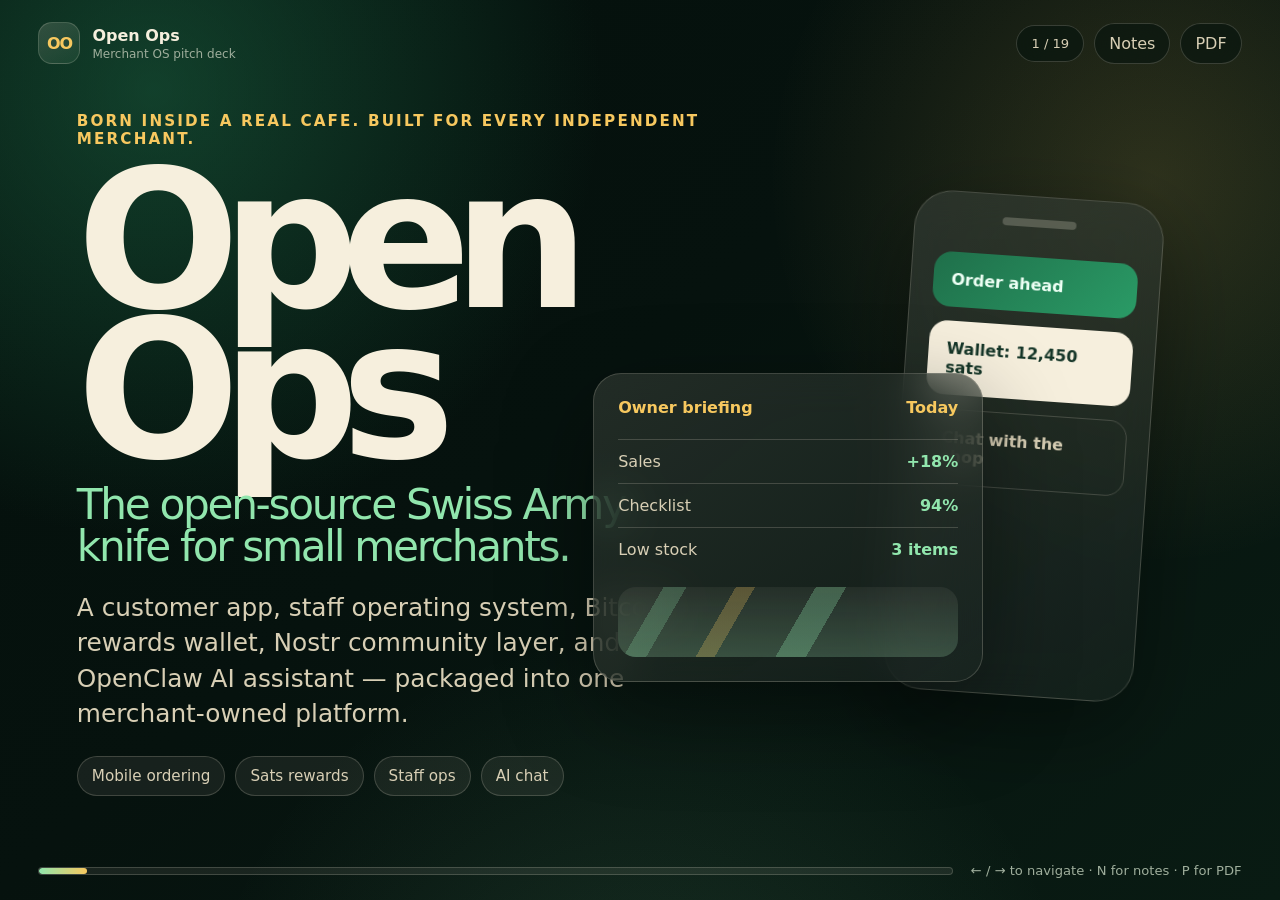
==== site/index.html @ 90956aa3 "Add merchant onboarding launch requirements" ====
<!doctype html>
<html lang="en">
  <head>
    <meta charset="utf-8" />
    <meta name="viewport" content="width=device-width, initial-scale=1" />
    <meta
      name="description"
      content="Open Ops pitch deck: an open-source merchant operating system born from the Trails Coffee ecosystem."
    />
    <title>Open Ops — The Open-Source Merchant OS</title>
    <link rel="stylesheet" href="styles.css" />
  </head>
  <body>
    <div class="ambient ambient-one"></div>
    <div class="ambient ambient-two"></div>

    <header class="topbar" aria-label="Presentation controls">
      <a class="brand" href="#1" aria-label="Open Ops pitch deck home">
        <span class="brand-mark">OO</span>
        <span>
          <strong>Open Ops</strong>
          <small>Merchant OS pitch deck</small>
        </span>
      </a>
      <div class="topbar-actions">
        <span id="slide-count" class="slide-count">1 / 18</span>
        <button id="notes-toggle" class="ghost-button" type="button" aria-pressed="false">
          Notes
        </button>
        <button id="print-button" class="ghost-button" type="button">PDF</button>
      </div>
    </header>

    <main id="deck" class="deck" aria-live="polite">
      <section class="slide title-slide" data-title="Title">
        <div class="slide-grid hero-grid">
          <div>
            <p class="eyebrow">Born inside a real cafe. Built for every independent merchant.</p>
            <h1>Open Ops</h1>
            <p class="hero-subtitle">The open-source Swiss Army knife for small merchants.</p>
            <p class="lead">
              A customer app, staff operating system, Bitcoin rewards wallet, Nostr community layer,
              and OpenClaw AI assistant — packaged into one merchant-owned platform.
            </p>
            <div class="hero-actions" aria-label="Pitch deck themes">
              <span>Mobile ordering</span>
              <span>Sats rewards</span>
              <span>Staff ops</span>
              <span>AI chat</span>
            </div>
          </div>
          <div class="device-cluster" aria-label="Product mockup">
            <div class="phone phone-left">
              <div class="phone-header"></div>
              <div class="app-card green">Order ahead</div>
              <div class="app-card cream">Wallet: 12,450 sats</div>
              <div class="app-card outline">Chat with the shop</div>
            </div>
            <div class="dashboard-card">
              <div class="dashboard-topline">
                <span>Owner briefing</span>
                <strong>Today</strong>
              </div>
              <div class="metric-row"><span>Sales</span><b>+18%</b></div>
              <div class="metric-row"><span>Checklist</span><b>94%</b></div>
              <div class="metric-row"><span>Low stock</span><b>3 items</b></div>
              <div class="sparkline"></div>
            </div>
          </div>
        </div>
        <aside class="speaker-notes">
          Open with the transformation: Trails Coffee is not just a cafe app; it is the reference implementation for a broader merchant operating system.
        </aside>
      </section>

      <section class="slide" data-title="Problem">
        <p class="eyebrow">The merchant reality</p>
        <h2>Small merchants are running modern businesses on a pile of disconnected tools.</h2>
        <div class="split">
          <div>
            <p class="lead">
              Independent operators need the same digital leverage as big chains, but their tools rarely talk to each other.
            </p>
            <ul class="pain-list">
              <li>POS data lives in one dashboard.</li>
              <li>Ordering and loyalty live somewhere else.</li>
              <li>Staff checklists are paper, spreadsheets, or Notion pages.</li>
              <li>Inventory, waste, and discrepancies are reported manually.</li>
              <li>Customer communication is scattered across social, SMS, DMs, and email.</li>
              <li>AI tools exist, but they do not understand the actual business.</li>
            </ul>
          </div>
          <div class="messy-stack" aria-label="Disconnected software stack">
            <span>POS</span><span>Ordering</span><span>Loyalty</span><span>Inventory</span>
            <span>Staff checklists</span><span>Procedures</span><span>Reports</span><span>Chat</span>
            <span>Social</span><span>Payments</span><span>Training</span><span>AI</span>
          </div>
        </div>
        <aside class="speaker-notes">
          The pain is not lack of software. It is too much isolated software, which creates owner fatigue and operational blind spots.
        </aside>
      </section>

      <section class="slide" data-title="Opportunity">
        <p class="eyebrow">The opening</p>
        <h2>The next merchant platform will be integrated, open, and AI-native.</h2>
        <div class="three-column">
          <article class="card">
            <span class="icon">🧭</span>
            <h3>One operating layer</h3>
            <p>Connect customer ordering, rewards, staff execution, inventory, reporting, and owner updates.</p>
          </article>
          <article class="card">
            <span class="icon">🔓</span>
            <h3>Merchant-owned rails</h3>
            <p>Open-source code, portable identity, open protocols, and less dependence on closed marketplaces.</p>
          </article>
          <article class="card">
            <span class="icon">☕️</span>
            <h3>Built from real operations</h3>
            <p>Trails Coffee gives the platform a live testbed with daily customer, staff, and owner workflows.</p>
          </article>
        </div>
        <p class="statement">
          Big chains have integrated infrastructure. Open Ops brings that leverage to independent merchants.
        </p>
        <aside class="speaker-notes">
          Position this as a category: not another app, not another POS, but a merchant-owned operating system.
        </aside>
      </section>

      <section class="slide" data-title="Solution">
        <p class="eyebrow">The product</p>
        <h2>Open Ops turns the Trails Coffee ecosystem into a reusable merchant OS.</h2>
        <div class="layered-system" aria-label="Open Ops product layers">
          <div class="layer layer-customer">
            <strong>Customer layer</strong>
            <span>iOS • Android • PWA • ordering • wallet • rewards • chat • community</span>
          </div>
          <div class="layer layer-ops">
            <strong>Operations layer</strong>
            <span>staff checklists • procedures • inventory • discrepancies • prep • waste • reports</span>
          </div>
          <div class="layer layer-intel">
            <strong>Intelligence layer</strong>
            <span>OpenClaw chat • owner briefings • alerts • workflow automation • business memory</span>
          </div>
          <div class="layer layer-open">
            <strong>Open rails</strong>
            <span>Bitcoin • BTCPay Server • Nostr • Square integration • GitHub/open-source workflows</span>
          </div>
        </div>
        <aside class="speaker-notes">
          The key is modularity. A merchant can start with ordering, staff ops, rewards, or the full platform.
        </aside>
      </section>

      <section class="slide" data-title="Proof">
        <p class="eyebrow">Live proof point</p>
        <h2>Trails Coffee is already the reference implementation.</h2>
        <div class="proof-grid">
          <article>
            <h3>Native apps</h3>
            <p>iOS and Android customer apps with ordering, social, wallet, and chat surfaces.</p>
          </article>
          <article>
            <h3>Progressive Web App</h3>
            <p>Live PWA for browser-based ordering, wallet, rewards, chat, and Nostr identity.</p>
          </article>
          <article>
            <h3>Staff ops site</h3>
            <p>Checklist, procedures, prep, inventory, waste, and discrepancy reporting for daily operations.</p>
          </article>
          <article>
            <h3>BTCPay rewards stack</h3>
            <p>Self-hosted Bitcoin rewards infrastructure for sats-based loyalty and payment flows.</p>
          </article>
          <article>
            <h3>Square data bridge</h3>
            <p>Catalog, orders, forecasting, and KDS-compatible operational flows.</p>
          </article>
          <article>
            <h3>OpenClaw assistant</h3>
            <p>AI chat layer that can become the control surface for customers, staff, and owners.</p>
          </article>
        </div>
        <aside class="speaker-notes">
          Emphasize credibility: this deck is based on a working ecosystem, not a theoretical whitepaper.
        </aside>
      </section>

      <section class="slide" data-title="Customer App">
        <p class="eyebrow">Customer experience</p>
        <h2>A branded customer relationship channel the merchant owns.</h2>
        <div class="feature-showcase">
          <div class="feature-phone">
            <div class="phone-header"></div>
            <h3>Trails Coffee</h3>
            <div class="tab-row"><span>Home</span><span>Order</span><span>Wallet</span></div>
            <div class="app-card green">Latte • Muffin • Pickup</div>
            <div class="app-card cream">Earn sats on every visit</div>
            <div class="app-card outline">Encrypted shop chat</div>
          </div>
          <div>
            <div class="two-column-list">
              <ul>
                <li>Home, Order, Social, Wallet, Chat</li>
                <li>Menu browsing and cart checkout</li>
                <li>Offline-friendly menu caching</li>
                <li>Social feed for shop updates</li>
                <li>Events, fundraisers, and marketplace-style posts</li>
              </ul>
              <ul>
                <li>Bitcoin rewards wallet</li>
                <li>Lightning address and QR flows</li>
                <li>Nostr identity and profile publishing</li>
                <li>Encrypted Nostr DMs with the shop</li>
                <li>Bitcoin education built into the customer journey</li>
              </ul>
            </div>
            <p class="statement small">
              Instead of renting attention from delivery apps and social platforms, merchants build a direct customer channel.
            </p>
          </div>
        </div>
        <aside class="speaker-notes">
          This is where Open Ops becomes tangible: a customer app that goes beyond ordering into loyalty, identity, community, and education.
        </aside>
      </section>

      <section class="slide btcpay-slide" data-title="BTCPay Stack">
        <p class="eyebrow">Sats rewards infrastructure</p>
        <h2>BTCPay Server gives merchants a self-hosted rewards and payment backbone.</h2>
        <div class="architecture-row">
          <div class="node big">Customer app<br /><small>iOS • Android • PWA</small></div>
          <div class="arrow">→</div>
          <div class="node accent">BTCPay Server<br /><small>merchant-controlled</small></div>
          <div class="arrow">→</div>
          <div class="node">Lightning<br /><small>sats rewards + invoices</small></div>
          <div class="arrow">→</div>
          <div class="node">Square / KDS<br /><small>paid order routing</small></div>
        </div>
        <div class="three-column compact">
          <article class="card">
            <h3>Rewards API</h3>
            <p>BTCPay-backed Bitcoin rewards plugin powers wallet balance, history, claims, redemptions, and merchant-defined sats loyalty.</p>
          </article>
          <article class="card">
            <h3>Checkout rails</h3>
            <p>Lightning invoices can settle customer orders while the operational order still lands in Square/KDS as paid.</p>
          </article>
          <article class="card">
            <h3>Merchant control</h3>
            <p>The merchant owns the server, store, Lightning node, reward policy, and settlement path — no closed points database required.</p>
          </article>
        </div>
        <p class="footnote">
          Trails reference stack: BTCPay Server at <code>btcpay.anmore.me</code>, Bitcoin Rewards API, Lightning invoice flows, CAD↔sats conversion, and Square external-payment compatibility for kitchen routing.
        </p>
        <aside class="speaker-notes">
          Explain this as practical Bitcoin: rewards that are real value, invoices that can settle orders, and a merchant-controlled system rather than a speculative crypto feature.
        </aside>
      </section>

      <section class="slide" data-title="Nostr Layer">
        <p class="eyebrow">Identity and communication</p>
        <h2>Nostr turns the merchant relationship into a portable network, not a trapped account.</h2>
        <div class="split reverse">
          <div class="identity-card">
            <span class="avatar">npub</span>
            <h3>coffeelover@trailscoffee.com</h3>
            <p>Portable identity, social updates, encrypted shop chat, and merchant-owned community graph.</p>
          </div>
          <div>
            <ul class="check-list">
              <li>NIP-04 encrypted customer/shop DMs</li>
              <li>Merchant updates without algorithmic gatekeepers</li>
              <li>Customer identity that can move across apps</li>
              <li>Events, fundraisers, marketplace posts, and community content</li>
              <li>Foundation for zaps, rewards, reputation, and direct relationships</li>
            </ul>
          </div>
        </div>
        <aside class="speaker-notes">
          Keep this business-first: Nostr is valuable because it gives merchants and customers portable identity and direct communication.
        </aside>
      </section>

      <section class="slide" data-title="OpenClaw AI">
        <p class="eyebrow">AI control surface</p>
        <h2>OpenClaw chat becomes the command center for owners, staff, and customers.</h2>
        <div class="chat-layout">
          <div class="chat-window" aria-label="OpenClaw chat examples">
            <div class="bubble user">How were sales today?</div>
            <div class="bubble ai">Sales are up 18%. Muffins sold out early. Prep 20% more for tomorrow.</div>
            <div class="bubble user">Any staff issues?</div>
            <div class="bubble ai">Closing checklist missed freezer temp photo twice this week. I drafted a reminder.</div>
            <div class="bubble user">What should we order?</div>
            <div class="bubble ai">Low: oat milk, cups, chocolate powder. Suggested order is ready.</div>
          </div>
          <div class="ai-capabilities">
            <article><strong>Customers</strong><span>Menu help, rewards education, order support, events.</span></article>
            <article><strong>Staff</strong><span>Procedure answers, checklist guidance, issue escalation.</span></article>
            <article><strong>Owners</strong><span>Daily briefings, alerts, reports, drafting, and decisions.</span></article>
          </div>
        </div>
        <aside class="speaker-notes">
          The important distinction: OpenClaw is not a generic chatbot. It has business context from the merchant's real workflows.
        </aside>
      </section>

      <section class="slide" data-title="Staff Ops">
        <p class="eyebrow">Back of house</p>
        <h2>Every checklist becomes operational intelligence.</h2>
        <div class="ops-flow">
          <div class="ops-step"><span>1</span><strong>Staff submits</strong><small>Opening, closing, inventory, waste, discrepancy reports</small></div>
          <div class="ops-step"><span>2</span><strong>System structures</strong><small>Turns routine work into searchable operating data</small></div>
          <div class="ops-step"><span>3</span><strong>Owner acts</strong><small>Alerts, reorder suggestions, procedure updates, coaching</small></div>
        </div>
        <div class="two-column-list lower">
          <ul>
            <li>Opening and closing checklists</li>
            <li>Role-based procedures</li>
            <li>Training resources</li>
            <li>Prep lists and supply calculators</li>
          </ul>
          <ul>
            <li>Inventory reporting</li>
            <li>Waste tracking</li>
            <li>Variance and discrepancy tracking</li>
            <li>Weekly reports and reorder alerts</li>
          </ul>
        </div>
        <aside class="speaker-notes">
          The staff product is a wedge. It solves immediate pain and creates the data foundation for AI-powered owner intelligence.
        </aside>
      </section>

      <section class="slide" data-title="Owner Intelligence">
        <p class="eyebrow">Owner leverage</p>
        <h2>Financial and operational updates without dashboard fatigue.</h2>
        <div class="briefing-card">
          <div class="briefing-header">
            <span>Morning briefing</span>
            <strong>Thursday forecast</strong>
          </div>
          <div class="briefing-grid">
            <article><small>Sales</small><b>$1,842</b><em>+12% vs last week</em></article>
            <article><small>Prep</small><b>High</b><em>Rain clears by lunch</em></article>
            <article><small>Inventory</small><b>3 lows</b><em>Oat milk, lids, chai</em></article>
            <article><small>Staff</small><b>2 notes</b><em>Closing variance flagged</em></article>
          </div>
        </div>
        <div class="pill-row">
          <span>Daily sales</span><span>Product performance</span><span>Low-stock warnings</span><span>Checklist completion</span><span>Waste trends</span><span>Reorder suggestions</span><span>Financial snapshots</span><span>“What changed?” summaries</span>
        </div>
        <aside class="speaker-notes">
          Owners do not want to inspect ten dashboards. They want the system to tell them what changed and what needs action.
        </aside>
      </section>

      <section class="slide" data-title="Architecture">
        <p class="eyebrow">Open-source architecture</p>
        <h2>Composable rails instead of another closed SaaS silo.</h2>
        <div class="stack-diagram" aria-label="Open Ops technical stack">
          <div class="stack-row"><span>Experience</span><b>iOS SwiftUI</b><b>Android Compose</b><b>PWA</b><b>Staff web app</b></div>
          <div class="stack-row"><span>Workflow</span><b>OpenClaw chat</b><b>Owner briefings</b><b>Procedures</b><b>Reporting</b></div>
          <div class="stack-row"><span>Commerce</span><b>Square POS</b><b>Mobile ordering</b><b>KDS routing</b><b>Forecasting</b></div>
          <div class="stack-row"><span>Open rails</span><b>BTCPay Server</b><b>Lightning</b><b>Nostr</b><b>GitHub</b></div>
          <div class="stack-row"><span>Principles</span><b>Open source</b><b>Merchant-owned data</b><b>Portable identity</b><b>Modular hosting</b></div>
        </div>
        <aside class="speaker-notes">
          This is a defensible architecture story: modular, auditable, protocol-based, and practical for small merchants.
        </aside>
      </section>

      <section class="slide" data-title="Packages">
        <p class="eyebrow">Packaging</p>
        <h2>Sell it in modules, then expand into the full operating system.</h2>
        <div class="pricing-grid">
          <article class="price-card">
            <span class="tier">Starter</span>
            <h3>Customer Channel</h3>
            <p>Branded PWA, menu, mobile ordering, basic rewards, customer chat, simple analytics.</p>
          </article>
          <article class="price-card highlighted">
            <span class="tier">Growth</span>
            <h3>Operations</h3>
            <p>Staff checklists, procedures, inventory, discrepancies, waste, prep forecasting, reports.</p>
          </article>
          <article class="price-card">
            <span class="tier">Platform</span>
            <h3>Merchant OS</h3>
            <p>Native apps, BTCPay sats rewards, Nostr identity, OpenClaw assistant, POS integrations, custom automations.</p>
          </article>
        </div>
        <aside class="speaker-notes">
          The product can be sold incrementally. Do not force every merchant into Bitcoin or native apps on day one.
        </aside>
      </section>

      <section class="slide" data-title="Target Market">
        <p class="eyebrow">Beachhead market</p>
        <h2>Independent merchants with repeat customers and operational complexity.</h2>
        <div class="merchant-grid">
          <span>Cafes</span><span>Coffee roasters</span><span>Bakeries</span><span>Food trucks</span><span>Small restaurants</span><span>Breweries</span><span>Boutique retail</span><span>Gyms & studios</span><span>Farmers markets</span>
        </div>
        <div class="fit-card">
          <h3>Best-fit early customer</h3>
          <p>
            Uses Square or similar POS, has repeat customers, needs better staff execution and inventory visibility,
            wants direct ordering, and is open to differentiated loyalty through Bitcoin or community ownership.
          </p>
        </div>
        <aside class="speaker-notes">
          Keep the first ICP tight: businesses where repeat visits, daily procedures, and owner fatigue are obvious.
        </aside>
      </section>

      <section class="slide" data-title="Business Model">
        <p class="eyebrow">Revenue model</p>
        <h2>Open-source core. Paid hosted, branded, managed, and intelligence layers.</h2>
        <div class="revenue-wheel">
          <div><strong>Subscription</strong><span>Per location / modules</span></div>
          <div><strong>Setup</strong><span>Menu, brand, POS, training</span></div>
          <div><strong>Premium</strong><span>Native apps, AI, forecasts</span></div>
          <div><strong>Services</strong><span>Automation, migration, support</span></div>
          <div><strong>Bitcoin onboarding</strong><span>BTCPay, rewards, education</span></div>
        </div>
        <p class="statement small">
          The trust engine is open-source. The business is making it easy, reliable, branded, and supported for busy merchants.
        </p>
        <aside class="speaker-notes">
          This mirrors successful open-source commercial models: transparency plus paid convenience and expertise.
        </aside>
      </section>

      <section class="slide" data-title="Roadmap">
        <p class="eyebrow">Execution path</p>
        <h2>From Trails Coffee proof-of-concept to reusable merchant platform.</h2>
        <div class="timeline">
          <article><span>01</span><h3>Consolidate</h3><p>Polish Trails demo, screenshots, admin flows, and architecture docs.</p></article>
          <article><span>02</span><h3>Template</h3><p>Merchant config layer, branded PWA generator, checklist templates, POS adapters.</p></article>
          <article><span>03</span><h3>Pilot</h3><p>Launch 3–5 local merchants with setup + monthly managed service.</p></article>
          <article><span>04</span><h3>Platform</h3><p>Plugin ecosystem, multi-location support, marketplace, and deeper AI automations.</p></article>
        </div>
        <aside class="speaker-notes">
          The next milestone is not massive scale. It is making the Trails implementation repeatable for a handful of merchants.
        </aside>
      </section>

      <section class="slide" data-title="Moat">
        <p class="eyebrow">Why this can win</p>
        <h2>The moat is not one feature. It is the connected operating graph.</h2>
        <div class="moat-grid">
          <article><h3>Real-world loop</h3><p>Built inside a working cafe, with immediate feedback from operations.</p></article>
          <article><h3>Open protocol edge</h3><p>Bitcoin and Nostr create portable value, identity, and communication.</p></article>
          <article><h3>AI with context</h3><p>The assistant understands orders, staff reports, procedures, inventory, and financial snapshots.</p></article>
          <article><h3>Merchant trust</h3><p>Open-source architecture makes the platform auditable, adaptable, and less extractive.</p></article>
        </div>
        <p class="statement">
          Open Ops is what happens when POS data, customer loyalty, staff execution, and AI finally live in the same operating layer.
        </p>
        <aside class="speaker-notes">
          This is where the deck should feel ambitious: the system improves as it connects more workflows.
        </aside>
      </section>

      <section class="slide final-slide" data-title="Ask">
        <p class="eyebrow">The ask</p>
        <h2>Turn the Trails Coffee ecosystem into the open merchant OS.</h2>
        <div class="ask-grid">
          <article>
            <h3>Build</h3>
            <p>Package the reusable merchant configuration layer, dashboards, and onboarding flows.</p>
          </article>
          <article>
            <h3>Pilot</h3>
            <p>Recruit 3–5 local merchants and validate setup, pricing, retention, and operational lift.</p>
          </article>
          <article>
            <h3>Partner</h3>
            <p>Bring in open-source, Bitcoin, Nostr, and local commerce collaborators.</p>
          </article>
        </div>
        <p class="closing-line">
          Small merchants deserve tools that are as connected, intelligent, and independent as they are.
        </p>
        <aside class="speaker-notes">
          Close with independence and practicality. The mission is not just software; it is leverage for local businesses.
        </aside>
      </section>

      <section class="slide requirements-slide" data-title="Merchant Launch Packet">
        <p class="eyebrow">Merchant onboarding</p>
        <h2>What a new merchant must provide to launch Open Ops.</h2>

        <div class="requirements-layout">
          <article class="requirements-card">
            <h3>Credentials & accounts</h3>
            <ul>
              <li>GitHub admin, Actions/Pages, deployment secrets; DNS/TLS, static hosting, server SSH, Caddy/Nginx.</li>
              <li>Square production app: access token, location ID, catalog, orders, payments, inventory, KDS.</li>
              <li>BTCPay Server: URL, store ID, API key, webhook secret, Lightning liquidity, Bitcoin Rewards plugin.</li>
              <li>Breez/Spark API key and LNURL domain if enabled; Nostr keys/relays/NIP-05; OpenClaw bot identity.</li>
              <li>Apple Developer + App Store Connect API key; Google Play account + signing/upload key; ops API tokens.</li>
            </ul>
          </article>

          <article class="requirements-card">
            <h3>Merchant assets</h3>
            <ul>
              <li>Legal/display/app names, tagline, support/privacy/terms URLs, app store descriptions and keywords.</li>
              <li>Logo SVG/PNG, app icon source, PWA icons, Android adaptive icon, brand colors and fonts.</li>
              <li>Storefront, product, team, station-standard, procedure, screenshot, and feature-graphic imagery.</li>
              <li>Square menu/catalog: categories, items, modifiers, taxes, photos, pickup rules, KDS naming.</li>
            </ul>
          </article>

          <article class="requirements-card">
            <h3>Operating inputs</h3>
            <ul>
              <li>Staff roster, roles, manager list, approved pubkeys, and escalation rules.</li>
              <li>Opening/closing/inventory checklists, procedures, recipes, training cards.</li>
              <li>Inventory items, units, par levels, vendors, waste/discrepancy categories, forecast thresholds.</li>
              <li>Rewards policy: sats %, caps, expiry, refund handling, education copy, liquidity budget.</li>
            </ul>
          </article>
        </div>

        <div class="repo-matrix">
          <strong>Repos to fork/configure</strong>
          <span>Open_Ops</span>
          <span>trailspwa</span>
          <span>Trails-Coffee</span>
          <span>Trails-Coffee-Android</span>
          <span>Coffeeshop-checklist</span>
          <span>trails-api</span>
          <span>Squareorder</span>
          <span>bitcoinrewards</span>
          <span>trails_landing</span>
          <span>Anmore / strfry optional</span>
        </div>

        <p class="footnote requirements-footnote">
          Full implementation worksheet: <code>docs/merchant-onboarding-requirements.md</code>. Never commit live secrets; keep them in GitHub Secrets, server env vars, Apple/Google consoles, Square, BTCPay, or the merchant password manager.
        </p>

        <aside class="speaker-notes">
          End with concrete execution. This page turns the pitch into a launch checklist: credentials, assets, operating inputs, and repos required for a merchant deployment.
        </aside>
      </section>
    </main>

    <footer class="bottombar">
      <div class="progress" aria-hidden="true"><span id="progress-fill"></span></div>
      <div class="keyboard-hint">← / → to navigate · N for notes · P for PDF</div>
    </footer>

    <script src="script.js"></script>
  </body>
</html>
---- site/styles.css ----
:root {
  color-scheme: dark;
  --bg: #06120e;
  --bg-2: #0c2018;
  --panel: rgba(246, 239, 221, 0.08);
  --panel-strong: rgba(246, 239, 221, 0.14);
  --cream: #f6efdd;
  --cream-soft: #d8cfb5;
  --muted: #9fae9c;
  --green: #123d2c;
  --green-2: #1f6f4a;
  --mint: #91e6ad;
  --gold: #f7c85f;
  --orange: #f08b4f;
  --line: rgba(246, 239, 221, 0.18);
  --shadow: 0 30px 90px rgba(0, 0, 0, 0.4);
  --radius: 28px;
  --radius-sm: 16px;
  --font: ui-sans-serif, system-ui, -apple-system, BlinkMacSystemFont, "SF Pro Display", "Segoe UI", sans-serif;
  --mono: ui-monospace, SFMono-Regular, Menlo, Monaco, Consolas, "Liberation Mono", monospace;
}

* {
  box-sizing: border-box;
}

html,
body {
  min-height: 100%;
  margin: 0;
  overflow: hidden;
  background:
    radial-gradient(circle at 12% 10%, rgba(31, 111, 74, 0.5), transparent 28rem),
    radial-gradient(circle at 90% 20%, rgba(247, 200, 95, 0.16), transparent 24rem),
    radial-gradient(circle at 50% 120%, rgba(145, 230, 173, 0.12), transparent 28rem),
    linear-gradient(140deg, #04100c, var(--bg) 45%, #091b13);
  color: var(--cream);
  font-family: var(--font);
}

body::before {
  position: fixed;
  inset: 0;
  z-index: -3;
  pointer-events: none;
  content: "";
  opacity: 0.18;
  background-image:
    linear-gradient(rgba(246, 239, 221, 0.06) 1px, transparent 1px),
    linear-gradient(90deg, rgba(246, 239, 221, 0.06) 1px, transparent 1px);
  background-size: 72px 72px;
  mask-image: radial-gradient(circle at 50% 50%, black, transparent 78%);
}

.ambient {
  position: fixed;
  z-index: -2;
  filter: blur(22px);
  border-radius: 999px;
  opacity: 0.55;
  pointer-events: none;
}

.ambient-one {
  width: 24rem;
  height: 24rem;
  left: -8rem;
  bottom: 6rem;
  background: rgba(31, 111, 74, 0.34);
}

.ambient-two {
  width: 18rem;
  height: 18rem;
  right: -4rem;
  top: 7rem;
  background: rgba(247, 200, 95, 0.14);
}

.topbar,
.bottombar {
  position: fixed;
  left: clamp(18px, 3vw, 44px);
  right: clamp(18px, 3vw, 44px);
  z-index: 10;
  display: flex;
  align-items: center;
  justify-content: space-between;
  color: var(--cream-soft);
}

.topbar {
  top: 22px;
}

.bottombar {
  bottom: 22px;
  gap: 18px;
}

.brand {
  display: inline-flex;
  gap: 12px;
  align-items: center;
  color: var(--cream);
  text-decoration: none;
}

.brand-mark {
  display: grid;
  width: 42px;
  height: 42px;
  place-items: center;
  border: 1px solid var(--line);
  border-radius: 14px;
  background: linear-gradient(145deg, rgba(246, 239, 221, 0.16), rgba(145, 230, 173, 0.08));
  color: var(--gold);
  font-weight: 900;
  letter-spacing: -0.08em;
}

.brand strong,
.brand small {
  display: block;
}

.brand small {
  margin-top: 2px;
  color: var(--muted);
  font-size: 0.75rem;
}

.topbar-actions {
  display: flex;
  gap: 10px;
  align-items: center;
}

.slide-count,
.ghost-button {
  border: 1px solid var(--line);
  border-radius: 999px;
  background: rgba(5, 18, 14, 0.56);
  color: var(--cream-soft);
  backdrop-filter: blur(18px);
}

.slide-count {
  padding: 10px 14px;
  font-size: 0.82rem;
}

.ghost-button {
  padding: 10px 14px;
  cursor: pointer;
  font: inherit;
  transition: 180ms ease;
}

.ghost-button:hover,
.ghost-button[aria-pressed="true"] {
  border-color: rgba(247, 200, 95, 0.45);
  color: var(--cream);
  transform: translateY(-1px);
}

.deck {
  position: relative;
  width: 100vw;
  height: 100vh;
}

.slide {
  position: absolute;
  inset: 0;
  display: none;
  width: 100%;
  height: 100%;
  padding: clamp(84px, 9vh, 112px) clamp(32px, 6vw, 92px) clamp(76px, 8vh, 100px);
  overflow: hidden;
}

.slide.active {
  display: block;
  animation: slideIn 420ms cubic-bezier(0.2, 0.8, 0.2, 1);
}

@keyframes slideIn {
  from {
    opacity: 0;
    transform: translateY(18px) scale(0.99);
  }
  to {
    opacity: 1;
    transform: translateY(0) scale(1);
  }
}

.slide::after {
  position: absolute;
  right: clamp(24px, 5vw, 72px);
  bottom: clamp(72px, 9vh, 110px);
  z-index: -1;
  width: min(42vw, 560px);
  height: min(42vw, 560px);
  content: "";
  border: 1px solid rgba(246, 239, 221, 0.08);
  border-radius: 50%;
  background: radial-gradient(circle, rgba(145, 230, 173, 0.08), transparent 62%);
}

.eyebrow {
  margin: 0 0 18px;
  color: var(--gold);
  font-size: clamp(0.78rem, 1.2vw, 0.95rem);
  font-weight: 800;
  letter-spacing: 0.14em;
  text-transform: uppercase;
}

h1,
h2,
h3,
p {
  margin-top: 0;
}

h1 {
  max-width: 9ch;
  margin-bottom: 18px;
  font-size: clamp(5.8rem, 15vw, 13.5rem);
  line-height: 0.78;
  letter-spacing: -0.095em;
}

h2 {
  max-width: 1040px;
  margin-bottom: 34px;
  font-size: clamp(2.55rem, 5.5vw, 6.1rem);
  line-height: 0.92;
  letter-spacing: -0.072em;
}

h3 {
  margin-bottom: 10px;
  color: var(--cream);
  font-size: clamp(1.02rem, 1.5vw, 1.35rem);
  line-height: 1.06;
  letter-spacing: -0.035em;
}

.lead {
  max-width: 760px;
  color: var(--cream-soft);
  font-size: clamp(1.08rem, 2vw, 1.55rem);
  line-height: 1.42;
}

.hero-subtitle {
  margin-bottom: 22px;
  color: var(--mint);
  font-size: clamp(1.5rem, 3.3vw, 3rem);
  line-height: 1;
  letter-spacing: -0.055em;
}

.slide-grid,
.split,
.three-column,
.proof-grid,
.feature-showcase,
.chat-layout,
.pricing-grid,
.moat-grid,
.ask-grid {
  display: grid;
  gap: clamp(18px, 3vw, 36px);
}

.hero-grid {
  grid-template-columns: minmax(0, 1fr) minmax(360px, 0.68fr);
  align-items: center;
  height: 100%;
}

.hero-actions,
.pill-row {
  display: flex;
  flex-wrap: wrap;
  gap: 10px;
}

.hero-actions span,
.pill-row span {
  padding: 10px 14px;
  border: 1px solid var(--line);
  border-radius: 999px;
  background: rgba(246, 239, 221, 0.07);
  color: var(--cream-soft);
  font-size: 0.95rem;
}

.device-cluster {
  position: relative;
  min-height: 520px;
}

.phone,
.feature-phone,
.dashboard-card,
.briefing-card,
.identity-card,
.chat-window,
.fit-card,
.card,
.price-card,
.proof-grid article,
.moat-grid article,
.ask-grid article,
.ops-step,
.revenue-wheel div {
  border: 1px solid var(--line);
  border-radius: var(--radius);
  background:
    linear-gradient(145deg, rgba(246, 239, 221, 0.12), rgba(246, 239, 221, 0.05)),
    rgba(5, 18, 14, 0.54);
  box-shadow: var(--shadow);
  backdrop-filter: blur(22px);
}

.phone {
  position: absolute;
  right: 40px;
  top: 2px;
  width: 250px;
  height: 500px;
  padding: 22px;
  border-radius: 38px;
  transform: rotate(4deg);
}

.phone-left {
  right: 54px;
}

.phone-header {
  width: 74px;
  height: 8px;
  margin: 0 auto 30px;
  border-radius: 999px;
  background: rgba(246, 239, 221, 0.22);
}

.app-card {
  padding: 18px;
  margin-bottom: 14px;
  border-radius: 18px;
  font-weight: 800;
}

.app-card.green {
  background: linear-gradient(135deg, var(--green-2), #2a9b66);
  color: #edfff4;
}

.app-card.cream {
  background: var(--cream);
  color: #153628;
}

.app-card.outline {
  border: 1px solid var(--line);
  color: var(--cream-soft);
}

.dashboard-card {
  position: absolute;
  right: 220px;
  bottom: 32px;
  width: min(390px, 80vw);
  padding: 24px;
}

.dashboard-topline,
.briefing-header,
.metric-row {
  display: flex;
  align-items: center;
  justify-content: space-between;
}

.dashboard-topline {
  margin-bottom: 22px;
  color: var(--gold);
  font-weight: 800;
}

.metric-row {
  padding: 12px 0;
  border-top: 1px solid var(--line);
  color: var(--cream-soft);
}

.metric-row b {
  color: var(--mint);
}

.sparkline {
  height: 70px;
  margin-top: 16px;
  border-radius: 18px;
  background:
    linear-gradient(120deg, transparent 0 12%, rgba(145, 230, 173, 0.22) 12% 18%, transparent 18% 31%, rgba(247, 200, 95, 0.25) 31% 36%, transparent 36% 52%, rgba(145, 230, 173, 0.28) 52% 60%, transparent 60%),
    linear-gradient(to top, rgba(145, 230, 173, 0.18), transparent),
    rgba(246, 239, 221, 0.06);
}

.split {
  grid-template-columns: minmax(0, 0.92fr) minmax(380px, 1fr);
  align-items: start;
}

.split.reverse {
  grid-template-columns: minmax(380px, 0.72fr) minmax(0, 1fr);
}

.pain-list,
.check-list,
.two-column-list ul {
  padding: 0;
  margin: 0;
  list-style: none;
}

.pain-list li,
.check-list li,
.two-column-list li {
  position: relative;
  padding: 12px 0 12px 34px;
  border-bottom: 1px solid rgba(246, 239, 221, 0.1);
  color: var(--cream-soft);
  font-size: clamp(1rem, 1.45vw, 1.25rem);
}

.pain-list li::before,
.check-list li::before,
.two-column-list li::before {
  position: absolute;
  left: 0;
  color: var(--gold);
  content: "✦";
}

.check-list li::before,
.two-column-list li::before {
  color: var(--mint);
  content: "✓";
}

.messy-stack,
.merchant-grid {
  display: flex;
  flex-wrap: wrap;
  gap: 14px;
  align-content: start;
  padding: 32px;
  border: 1px solid var(--line);
  border-radius: var(--radius);
  background: rgba(246, 239, 221, 0.06);
}

.messy-stack span,
.merchant-grid span {
  padding: 16px 18px;
  border: 1px solid rgba(246, 239, 221, 0.18);
  border-radius: 18px;
  background: rgba(5, 18, 14, 0.5);
  color: var(--cream);
  font-weight: 850;
}

.three-column,
.pricing-grid,
.moat-grid,
.ask-grid {
  grid-template-columns: repeat(3, minmax(0, 1fr));
}

.three-column.compact {
  margin-top: 30px;
}

.card,
.proof-grid article,
.moat-grid article,
.ask-grid article,
.price-card {
  padding: clamp(20px, 2.5vw, 32px);
}

.card p,
.proof-grid p,
.moat-grid p,
.ask-grid p,
.price-card p,
.fit-card p,
.ops-step small,
.revenue-wheel span,
.ai-capabilities span {
  color: var(--cream-soft);
  line-height: 1.45;
}

.icon {
  display: inline-grid;
  width: 48px;
  height: 48px;
  margin-bottom: 18px;
  place-items: center;
  border-radius: 16px;
  background: rgba(247, 200, 95, 0.13);
  font-size: 1.35rem;
}

.statement {
  max-width: 960px;
  margin: 34px 0 0;
  color: var(--mint);
  font-size: clamp(1.25rem, 2.2vw, 2rem);
  font-weight: 850;
  line-height: 1.18;
  letter-spacing: -0.045em;
}

.statement.small {
  font-size: clamp(1.05rem, 1.7vw, 1.38rem);
}

.layered-system {
  display: grid;
  gap: 16px;
  max-width: 1080px;
}

.layer {
  display: grid;
  grid-template-columns: minmax(190px, 0.28fr) 1fr;
  gap: 20px;
  align-items: center;
  padding: 24px 28px;
  border: 1px solid var(--line);
  border-radius: 22px;
  background: rgba(246, 239, 221, 0.07);
}

.layer strong {
  color: var(--cream);
  font-size: clamp(1.12rem, 1.7vw, 1.45rem);
}

.layer span {
  color: var(--cream-soft);
}

.layer-customer { border-color: rgba(145, 230, 173, 0.32); }
.layer-ops { border-color: rgba(247, 200, 95, 0.3); }
.layer-intel { border-color: rgba(240, 139, 79, 0.3); }
.layer-open { border-color: rgba(246, 239, 221, 0.22); }

.proof-grid {
  grid-template-columns: repeat(3, minmax(0, 1fr));
}

.proof-grid article {
  min-height: 180px;
}

.feature-showcase {
  grid-template-columns: minmax(280px, 0.42fr) minmax(0, 1fr);
  align-items: center;
}

.feature-phone {
  min-height: 520px;
  padding: 30px;
  border-radius: 42px;
}

.feature-phone h3 {
  font-size: 2rem;
}

.tab-row {
  display: flex;
  gap: 8px;
  margin-bottom: 28px;
}

.tab-row span {
  flex: 1;
  padding: 9px;
  border-radius: 999px;
  background: rgba(246, 239, 221, 0.08);
  color: var(--cream-soft);
  text-align: center;
  font-size: 0.78rem;
}

.two-column-list {
  display: grid;
  grid-template-columns: repeat(2, minmax(0, 1fr));
  gap: 28px;
}

.architecture-row {
  display: grid;
  grid-template-columns: 1.2fr auto 1.2fr auto 1fr auto 1fr;
  gap: 12px;
  align-items: center;
  margin-bottom: 18px;
}

.node {
  min-height: 126px;
  display: grid;
  place-items: center;
  padding: 22px;
  border: 1px solid var(--line);
  border-radius: 24px;
  background: rgba(246, 239, 221, 0.07);
  color: var(--cream);
  font-weight: 900;
  text-align: center;
  line-height: 1.1;
}

.node small {
  color: var(--cream-soft);
  font-weight: 650;
}

.node.accent {
  border-color: rgba(247, 200, 95, 0.55);
  background: linear-gradient(145deg, rgba(247, 200, 95, 0.16), rgba(246, 239, 221, 0.06));
}

.arrow {
  color: var(--gold);
  font-size: 2rem;
  font-weight: 900;
}

.footnote {
  margin-top: 22px;
  padding: 16px 18px;
  border: 1px solid rgba(247, 200, 95, 0.22);
  border-radius: 18px;
  background: rgba(247, 200, 95, 0.07);
  color: var(--cream-soft);
}

code {
  font-family: var(--mono);
  color: var(--mint);
}

.identity-card {
  padding: 34px;
}

.avatar {
  display: inline-grid;
  width: 78px;
  height: 78px;
  margin-bottom: 28px;
  place-items: center;
  border-radius: 24px;
  background: linear-gradient(145deg, var(--green-2), var(--green));
  color: var(--cream);
  font-family: var(--mono);
  font-weight: 900;
}

.chat-layout {
  grid-template-columns: minmax(380px, 0.82fr) minmax(0, 1fr);
  align-items: stretch;
}

.chat-window {
  padding: 24px;
}

.bubble {
  max-width: 88%;
  padding: 14px 16px;
  margin: 12px 0;
  border-radius: 18px;
  line-height: 1.35;
}

.bubble.user {
  margin-left: auto;
  background: var(--cream);
  color: #143527;
  font-weight: 750;
}

.bubble.ai {
  background: rgba(145, 230, 173, 0.12);
  color: var(--cream-soft);
}

.ai-capabilities {
  display: grid;
  gap: 14px;
}

.ai-capabilities article {
  padding: 24px;
  border: 1px solid var(--line);
  border-radius: 22px;
  background: rgba(246, 239, 221, 0.06);
}

.ai-capabilities strong,
.ai-capabilities span {
  display: block;
}

.ai-capabilities strong {
  margin-bottom: 8px;
  color: var(--gold);
}

.ops-flow {
  display: grid;
  grid-template-columns: repeat(3, minmax(0, 1fr));
  gap: 18px;
}

.ops-step {
  padding: 26px;
}

.ops-step span {
  display: inline-grid;
  width: 42px;
  height: 42px;
  margin-bottom: 18px;
  place-items: center;
  border-radius: 50%;
  background: var(--gold);
  color: #143527;
  font-weight: 950;
}

.ops-step strong,
.ops-step small {
  display: block;
}

.ops-step strong {
  margin-bottom: 8px;
  font-size: 1.25rem;
}

.lower {
  margin-top: 26px;
}

.briefing-card {
  max-width: 1040px;
  padding: 30px;
}

.briefing-header {
  margin-bottom: 22px;
}

.briefing-header span {
  color: var(--gold);
  font-weight: 850;
  text-transform: uppercase;
  letter-spacing: 0.12em;
}

.briefing-grid {
  display: grid;
  grid-template-columns: repeat(4, minmax(0, 1fr));
  gap: 14px;
}

.briefing-grid article {
  padding: 20px;
  border-radius: 18px;
  background: rgba(246, 239, 221, 0.07);
}

.briefing-grid small,
.briefing-grid b,
.briefing-grid em {
  display: block;
}

.briefing-grid small {
  color: var(--muted);
}

.briefing-grid b {
  margin: 8px 0 4px;
  color: var(--cream);
  font-size: 1.9rem;
  letter-spacing: -0.05em;
}

.briefing-grid em {
  color: var(--mint);
  font-style: normal;
}

.pill-row {
  max-width: 1050px;
  margin-top: 28px;
}

.stack-diagram {
  display: grid;
  gap: 12px;
}

.stack-row {
  display: grid;
  grid-template-columns: 140px repeat(4, minmax(0, 1fr));
  gap: 10px;
  align-items: center;
}

.stack-row span,
.stack-row b {
  padding: 16px;
  border: 1px solid var(--line);
  border-radius: 16px;
}

.stack-row span {
  color: var(--gold);
  font-weight: 900;
  text-transform: uppercase;
  letter-spacing: 0.08em;
  font-size: 0.76rem;
}

.stack-row b {
  min-height: 56px;
  display: grid;
  place-items: center;
  background: rgba(246, 239, 221, 0.06);
  color: var(--cream-soft);
  text-align: center;
  font-size: 0.95rem;
}

.price-card {
  position: relative;
  min-height: 290px;
}

.price-card.highlighted {
  border-color: rgba(247, 200, 95, 0.5);
  background: linear-gradient(145deg, rgba(247, 200, 95, 0.14), rgba(246, 239, 221, 0.06));
}

.tier {
  display: inline-block;
  margin-bottom: 28px;
  padding: 8px 12px;
  border-radius: 999px;
  background: rgba(145, 230, 173, 0.1);
  color: var(--mint);
  font-size: 0.82rem;
  font-weight: 900;
  letter-spacing: 0.08em;
  text-transform: uppercase;
}

.merchant-grid {
  max-width: 1060px;
}

.fit-card {
  max-width: 980px;
  margin-top: 28px;
  padding: 28px;
}

.revenue-wheel {
  display: grid;
  grid-template-columns: repeat(5, minmax(0, 1fr));
  gap: 14px;
}

.revenue-wheel div {
  min-height: 190px;
  display: flex;
  flex-direction: column;
  justify-content: space-between;
  padding: 22px;
}

.revenue-wheel strong {
  color: var(--cream);
  font-size: 1.15rem;
}

.timeline {
  display: grid;
  grid-template-columns: repeat(4, minmax(0, 1fr));
  gap: 14px;
}

.timeline article {
  position: relative;
  min-height: 300px;
  padding: 26px;
  border: 1px solid var(--line);
  border-radius: var(--radius);
  background: rgba(246, 239, 221, 0.06);
}

.timeline span {
  display: block;
  margin-bottom: 54px;
  color: rgba(247, 200, 95, 0.52);
  font-size: 4rem;
  font-weight: 950;
  line-height: 0.8;
  letter-spacing: -0.08em;
}

.timeline p {
  color: var(--cream-soft);
  line-height: 1.45;
}

.moat-grid {
  grid-template-columns: repeat(4, minmax(0, 1fr));
}

.ask-grid {
  margin-bottom: 36px;
}

.closing-line {
  max-width: 1100px;
  color: var(--mint);
  font-size: clamp(2rem, 4.3vw, 4.8rem);
  font-weight: 950;
  line-height: 0.95;
  letter-spacing: -0.065em;
}

.speaker-notes {
  display: none;
  position: absolute;
  right: clamp(32px, 6vw, 92px);
  bottom: 78px;
  left: clamp(32px, 6vw, 92px);
  padding: 16px 18px;
  border: 1px solid rgba(247, 200, 95, 0.28);
  border-radius: 18px;
  background: rgba(5, 18, 14, 0.82);
  color: var(--cream-soft);
  font-size: 0.95rem;
  line-height: 1.4;
  backdrop-filter: blur(20px);
}

body.show-notes .speaker-notes {
  display: block;
}

.progress {
  flex: 1;
  height: 8px;
  overflow: hidden;
  border: 1px solid var(--line);
  border-radius: 999px;
  background: rgba(246, 239, 221, 0.08);
}

.progress span {
  display: block;
  width: 0;
  height: 100%;
  border-radius: inherit;
  background: linear-gradient(90deg, var(--mint), var(--gold));
  transition: width 240ms ease;
}

.keyboard-hint {
  color: var(--muted);
  font-size: 0.82rem;
  white-space: nowrap;
}

@media (max-width: 980px) {
  html,
  body {
    overflow: auto;
  }

  .topbar,
  .bottombar {
    position: static;
    padding: 16px;
  }

  .bottombar {
    display: none;
  }

  .deck {
    height: auto;
  }

  .slide,
  .slide.active {
    position: relative;
    display: block;
    min-height: auto;
    padding: 48px 20px;
    animation: none;
  }

  .slide::after,
  .speaker-notes,
  .topbar-actions {
    display: none !important;
  }

  .hero-grid,
  .split,
  .split.reverse,
  .feature-showcase,
  .chat-layout,
  .three-column,
  .proof-grid,
  .pricing-grid,
  .moat-grid,
  .ask-grid,
  .ops-flow,
  .briefing-grid,
  .timeline,
  .revenue-wheel {
    grid-template-columns: 1fr;
  }

  .device-cluster {
    min-height: 520px;
  }

  .phone {
    right: 22px;
  }

  .dashboard-card {
    right: auto;
    left: 0;
  }

  .architecture-row {
    grid-template-columns: 1fr;
  }

  .arrow {
    transform: rotate(90deg);
    text-align: center;
  }

  .stack-row {
    grid-template-columns: 1fr;
  }

  .two-column-list {
    grid-template-columns: 1fr;
  }
}

@media print {
  @page {
    size: 16in 9in;
    margin: 0;
  }

  html,
  body {
    overflow: visible;
    background: #06120e !important;
    print-color-adjust: exact;
    -webkit-print-color-adjust: exact;
  }

  .topbar,
  .bottombar,
  .ambient {
    display: none !important;
  }

  .deck {
    width: auto;
    height: auto;
  }

  .slide,
  .slide.active {
    position: relative;
    display: block !important;
    width: 16in;
    height: 9in;
    page-break-after: always;
    padding: 0.75in 0.82in 0.72in;
    overflow: hidden;
    animation: none;
  }

  .speaker-notes {
    display: none !important;
  }
}

.requirements-slide h2 {
  max-width: 1160px;
  margin-bottom: 18px;
  font-size: clamp(2rem, 4.2vw, 4.5rem);
}

.requirements-layout {
  display: grid;
  grid-template-columns: repeat(3, minmax(0, 1fr));
  gap: 14px;
}

.requirements-card {
  padding: 18px 20px;
  border: 1px solid var(--line);
  border-radius: 24px;
  background: rgba(246, 239, 221, 0.07);
  box-shadow: var(--shadow);
  backdrop-filter: blur(22px);
}

.requirements-card h3 {
  margin-bottom: 12px;
  color: var(--gold);
  font-size: clamp(1rem, 1.35vw, 1.18rem);
  letter-spacing: -0.02em;
}

.requirements-card ul {
  padding: 0;
  margin: 0;
  list-style: none;
}

.requirements-card li {
  position: relative;
  padding: 5px 0 5px 20px;
  border-bottom: 1px solid rgba(246, 239, 221, 0.08);
  color: var(--cream-soft);
  font-size: clamp(0.7rem, 0.95vw, 0.86rem);
  line-height: 1.24;
}

.requirements-card li::before {
  position: absolute;
  left: 0;
  color: var(--mint);
  content: "✓";
  font-weight: 900;
}

.repo-matrix {
  display: flex;
  flex-wrap: wrap;
  gap: 8px;
  align-items: center;
  margin-top: 14px;
  padding: 12px;
  border: 1px solid rgba(145, 230, 173, 0.25);
  border-radius: 18px;
  background: rgba(145, 230, 173, 0.07);
}

.repo-matrix strong {
  margin-right: 4px;
  color: var(--mint);
  font-size: 0.9rem;
}

.repo-matrix span {
  padding: 7px 10px;
  border: 1px solid rgba(246, 239, 221, 0.14);
  border-radius: 999px;
  background: rgba(5, 18, 14, 0.44);
  color: var(--cream-soft);
  font-family: var(--mono);
  font-size: clamp(0.66rem, 0.86vw, 0.82rem);
}

.requirements-footnote {
  margin-top: 12px;
  font-size: clamp(0.66rem, 0.82vw, 0.78rem);
}

.requirements-slide .requirements-card {
  background: linear-gradient(145deg, rgba(246, 239, 221, 0.16), rgba(246, 239, 221, 0.08)), rgba(5, 18, 14, 0.78);
  border-color: rgba(246, 239, 221, 0.26);
}

.requirements-slide .requirements-card li,
.requirements-slide .requirements-footnote,
.requirements-slide .repo-matrix span {
  color: #efe7d3;
}

.requirements-slide .requirements-card {
  background: rgba(246, 239, 221, 0.94);
  color: #0b2419;
  border-color: rgba(246, 239, 221, 0.78);
}

.requirements-slide .requirements-card h3 {
  color: #123d2c;
}

.requirements-slide .requirements-card li {
  color: #17382a;
  border-bottom-color: rgba(18, 61, 44, 0.14);
}

.requirements-slide .requirements-card li::before {
  color: #1f6f4a;
}

.requirements-slide .requirements-card code {
  color: #0b5f3b;
}

.requirements-slide .requirements-card li {
  font-size: clamp(0.82rem, 1.04vw, 0.98rem);
  line-height: 1.28;
}

.requirements-slide h2 {
  color: #fff7e4;
  text-shadow: 0 2px 24px rgba(0, 0, 0, 0.55);
}

.requirements-slide .repo-matrix {
  background: rgba(246, 239, 221, 0.12);
  border-color: rgba(246, 239, 221, 0.32);
}

.requirements-slide .repo-matrix span {
  background: rgba(246, 239, 221, 0.9);
  color: #143527;
  font-weight: 750;
}

.requirements-slide .requirements-footnote {
  color: #fff1cc;
}

.requirements-slide {
  background:
    radial-gradient(circle at 12% 18%, rgba(145, 230, 173, 0.34), transparent 24rem),
    radial-gradient(circle at 88% 14%, rgba(247, 200, 95, 0.32), transparent 22rem),
    linear-gradient(135deg, #f8f0dc 0%, #eadfbe 52%, #d5c89f 100%);
  color: #092018;
}

.requirements-slide::after {
  border-color: rgba(18, 61, 44, 0.12);
  background: radial-gradient(circle, rgba(18, 61, 44, 0.08), transparent 62%);
}

.requirements-slide .eyebrow {
  color: #1f6f4a;
}

.requirements-slide h2 {
  color: #092018;
  text-shadow: none;
}

.requirements-slide .requirements-card {
  background: rgba(255, 252, 242, 0.88);
  border-color: rgba(18, 61, 44, 0.18);
  box-shadow: 0 22px 70px rgba(18, 61, 44, 0.14);
}

.requirements-slide .repo-matrix {
  background: rgba(18, 61, 44, 0.12);
  border-color: rgba(18, 61, 44, 0.2);
}

.requirements-slide .repo-matrix strong {
  color: #092018;
}

.requirements-slide .repo-matrix span {
  background: #123d2c;
  color: #fff4d6;
}

.requirements-slide .requirements-footnote {
  background: rgba(255, 252, 242, 0.82);
  border-color: rgba(18, 61, 44, 0.18);
  color: #153628;
}

.requirements-slide .requirements-footnote code {
  color: #0b5f3b;
}

body.requirements-active .brand,
body.requirements-active .keyboard-hint {
  color: #143527;
}

body.requirements-active .brand small,
body.requirements-active .keyboard-hint {
  color: rgba(20, 53, 39, 0.72);
}

body.requirements-active .slide-count,
body.requirements-active .ghost-button,
body.requirements-active .progress {
  background: rgba(255, 252, 242, 0.66);
  border-color: rgba(18, 61, 44, 0.24);
  color: #143527;
}

body.requirements-active .progress span {
  background: linear-gradient(90deg, #1f6f4a, #b47920);
}

.requirements-slide .requirements-footnote {
  font-size: clamp(0.76rem, 0.9vw, 0.9rem);
}
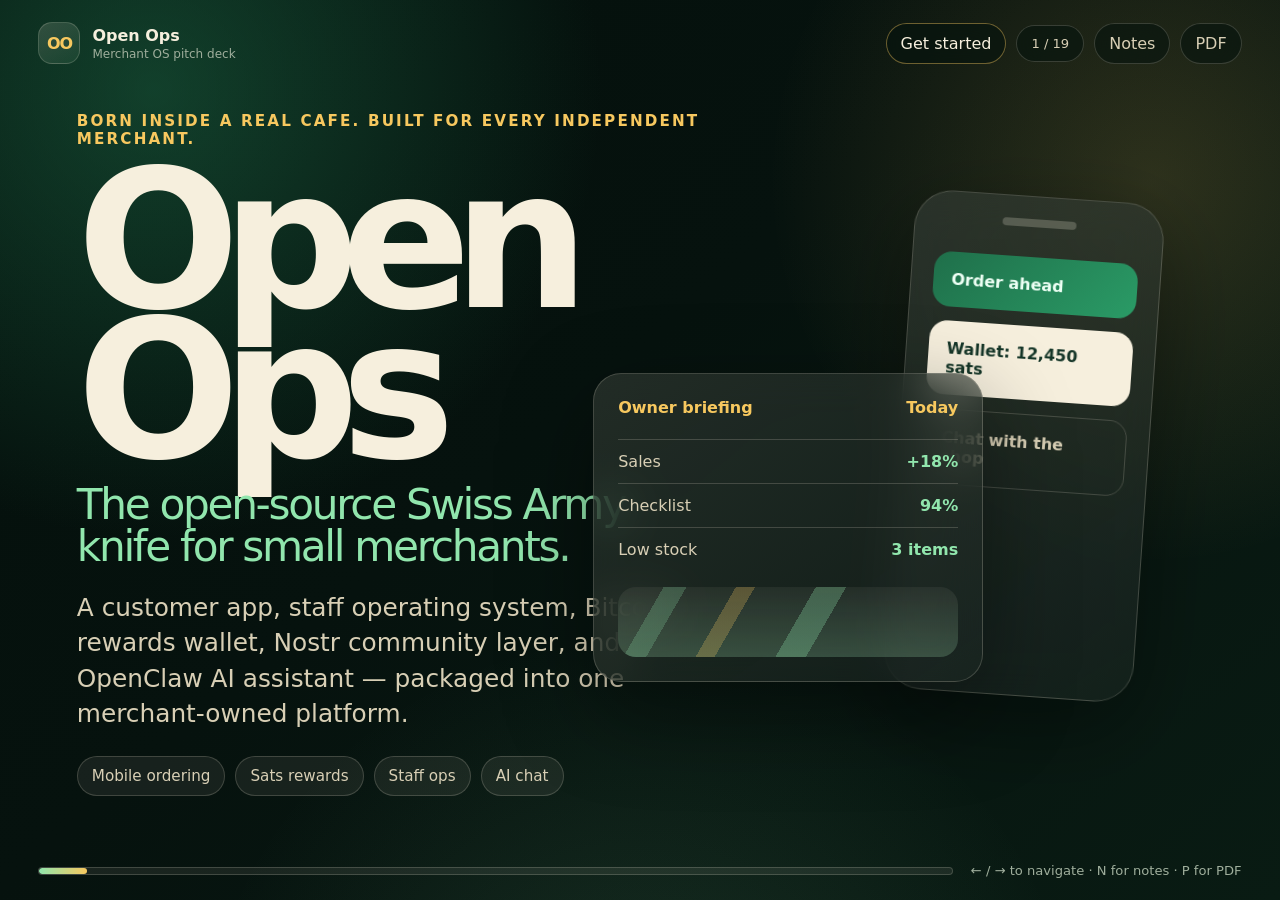
==== commit fccdd3f2: "Add merchant get started intake form" ====
--- a/site/index.html
+++ b/site/index.html
@@ -23,7 +23,8 @@
         </span>
       </a>
       <div class="topbar-actions">
-        <span id="slide-count" class="slide-count">1 / 18</span>
+        <a class="ghost-button get-started-link" href="get-started.html">Get started</a>
+        <span id="slide-count" class="slide-count">1 / 19</span>
         <button id="notes-toggle" class="ghost-button" type="button" aria-pressed="false">
           Notes
         </button>
@@ -492,18 +493,19 @@
       </section>
 
       <section class="slide requirements-slide" data-title="Merchant Launch Packet">
-        <p class="eyebrow">Merchant onboarding</p>
-        <h2>What a new merchant must provide to launch Open Ops.</h2>
+        <p class="eyebrow">Hosted merchant onboarding</p>
+        <h2>What a merchant provides — while Open Ops runs the stack.</h2>
 
         <div class="requirements-layout">
           <article class="requirements-card">
             <h3>Credentials & accounts</h3>
             <ul>
-              <li>GitHub admin, Actions/Pages, deployment secrets; DNS/TLS, static hosting, server SSH, Caddy/Nginx.</li>
+              <li>No merchant GitHub required for hosted plans — Open Ops owns repos, CI/CD, hosting, and cloud runtime.</li>
+              <li>Merchant provides DNS delegation/custom-domain records and approval for TLS/app association files.</li>
               <li>Square production app: access token, location ID, catalog, orders, payments, inventory, KDS.</li>
-              <li>BTCPay Server: URL, store ID, API key, webhook secret, Lightning liquidity, Bitcoin Rewards plugin.</li>
+              <li>BTCPay Server choice: Open Ops hosted store/node or merchant-owned URL, store ID, API key, webhook secret.</li>
               <li>Breez/Spark API key and LNURL domain if enabled; Nostr keys/relays/NIP-05; OpenClaw bot identity.</li>
-              <li>Apple Developer + App Store Connect API key; Google Play account + signing/upload key; ops API tokens.</li>
+              <li>Apple Developer + App Store Connect API key; Google Play account + signing/upload key if native apps ship under merchant accounts.</li>
             </ul>
           </article>
 
@@ -529,21 +531,20 @@
         </div>
 
         <div class="repo-matrix">
-          <strong>Repos to fork/configure</strong>
-          <span>Open_Ops</span>
-          <span>trailspwa</span>
-          <span>Trails-Coffee</span>
-          <span>Trails-Coffee-Android</span>
-          <span>Coffeeshop-checklist</span>
-          <span>trails-api</span>
-          <span>Squareorder</span>
-          <span>bitcoinrewards</span>
-          <span>trails_landing</span>
-          <span>Anmore / strfry optional</span>
+          <strong>Operator stack — consolidate into one Open Ops platform repo</strong>
+          <span>customer PWA</span>
+          <span>staff ops</span>
+          <span>order API</span>
+          <span>ops API</span>
+          <span>BTCPay rewards</span>
+          <span>Nostr/OpenClaw bridge</span>
+          <span>merchant config</span>
+          <span>iOS template</span>
+          <span>Android template</span>
         </div>
 
         <p class="footnote requirements-footnote">
-          Full implementation worksheet: <code>docs/merchant-onboarding-requirements.md</code>. Never commit live secrets; keep them in GitHub Secrets, server env vars, Apple/Google consoles, Square, BTCPay, or the merchant password manager.
+          Ready to scope a merchant? <a href="get-started.html">Start the intake form</a>. Full worksheet: <code>docs/merchant-onboarding-requirements.md</code>. For hosted merchants, GitHub is an Open Ops operator dependency — not a customer prerequisite.
         </p>
 
         <aside class="speaker-notes">
--- a/site/styles.css
+++ b/site/styles.css
@@ -1348,3 +1348,299 @@
 .requirements-slide .requirements-footnote {
   font-size: clamp(0.76rem, 0.9vw, 0.9rem);
 }
+
+/* Get Started intake page */
+.ghost-button {
+  text-decoration: none;
+}
+
+.get-started-link {
+  border-color: rgba(247, 200, 95, 0.42);
+  color: var(--cream);
+}
+
+.intake-page {
+  overflow: auto;
+}
+
+.intake-page .topbar {
+  position: sticky;
+  top: 18px;
+  z-index: 20;
+  margin-top: 18px;
+}
+
+.intake-shell {
+  width: min(1180px, calc(100vw - 40px));
+  margin: 0 auto;
+  padding: clamp(72px, 9vh, 118px) 0 70px;
+}
+
+.intake-hero {
+  margin-bottom: 34px;
+}
+
+.intake-hero h1 {
+  max-width: 11ch;
+  margin-bottom: 22px;
+  font-size: clamp(4.4rem, 12vw, 10rem);
+  line-height: 0.82;
+}
+
+.intake-promise {
+  display: flex;
+  flex-wrap: wrap;
+  gap: 10px;
+  margin-top: 24px;
+}
+
+.intake-promise span {
+  padding: 10px 14px;
+  border: 1px solid rgba(145, 230, 173, 0.25);
+  border-radius: 999px;
+  background: rgba(145, 230, 173, 0.08);
+  color: var(--mint);
+  font-weight: 750;
+}
+
+.intake-grid {
+  display: grid;
+  grid-template-columns: minmax(0, 1fr) minmax(320px, 0.42fr);
+  gap: 24px;
+  align-items: start;
+}
+
+.intake-form,
+.sidecar-card,
+.screenshot-card,
+.output-card {
+  border: 1px solid var(--line);
+  border-radius: var(--radius);
+  background:
+    linear-gradient(145deg, rgba(246, 239, 221, 0.12), rgba(246, 239, 221, 0.05)),
+    rgba(5, 18, 14, 0.64);
+  box-shadow: var(--shadow);
+  backdrop-filter: blur(22px);
+}
+
+.intake-form {
+  padding: clamp(20px, 3vw, 34px);
+}
+
+.intake-form fieldset {
+  padding: 0 0 28px;
+  margin: 0 0 28px;
+  border: 0;
+  border-bottom: 1px solid rgba(246, 239, 221, 0.13);
+}
+
+.intake-form fieldset:last-of-type {
+  margin-bottom: 0;
+}
+
+.intake-form legend,
+.sidecar-card h2,
+.screenshot-card h2,
+.output-card h2 {
+  margin-bottom: 16px;
+  color: var(--gold);
+  font-size: 1.05rem;
+  font-weight: 900;
+  letter-spacing: 0.08em;
+  text-transform: uppercase;
+}
+
+.form-row {
+  display: grid;
+  gap: 14px;
+}
+
+.form-row.two {
+  grid-template-columns: repeat(2, minmax(0, 1fr));
+}
+
+.form-row.three {
+  grid-template-columns: repeat(3, minmax(0, 1fr));
+}
+
+.intake-form label {
+  display: grid;
+  gap: 8px;
+  margin-bottom: 14px;
+  color: var(--cream-soft);
+  font-weight: 750;
+  line-height: 1.35;
+}
+
+.intake-form input,
+.intake-form select,
+.intake-form textarea,
+.output-card textarea {
+  width: 100%;
+  border: 1px solid rgba(246, 239, 221, 0.18);
+  border-radius: 16px;
+  background: rgba(3, 14, 10, 0.72);
+  color: var(--cream);
+  font: inherit;
+  outline: none;
+  padding: 13px 14px;
+}
+
+.intake-form input:focus,
+.intake-form select:focus,
+.intake-form textarea:focus,
+.output-card textarea:focus {
+  border-color: rgba(247, 200, 95, 0.65);
+  box-shadow: 0 0 0 4px rgba(247, 200, 95, 0.08);
+}
+
+.intake-form textarea,
+.output-card textarea {
+  resize: vertical;
+}
+
+.checkbox-grid {
+  display: grid;
+  grid-template-columns: repeat(2, minmax(0, 1fr));
+  gap: 10px;
+}
+
+.checkbox-grid label {
+  display: flex;
+  gap: 10px;
+  align-items: flex-start;
+  padding: 12px;
+  margin: 0;
+  border: 1px solid rgba(246, 239, 221, 0.12);
+  border-radius: 14px;
+  background: rgba(246, 239, 221, 0.05);
+  color: var(--cream-soft);
+}
+
+.checkbox-grid input {
+  width: auto;
+  margin-top: 4px;
+  accent-color: var(--gold);
+}
+
+.custom-question {
+  padding: 22px !important;
+  border: 1px solid rgba(247, 200, 95, 0.25) !important;
+  border-radius: 22px;
+  background: rgba(247, 200, 95, 0.08);
+}
+
+.form-actions,
+.output-actions {
+  display: flex;
+  flex-wrap: wrap;
+  gap: 10px;
+  align-items: center;
+}
+
+.primary-button {
+  border: 1px solid rgba(247, 200, 95, 0.5);
+  border-radius: 999px;
+  background: linear-gradient(135deg, var(--gold), #f09a45);
+  color: #143527;
+  cursor: pointer;
+  font: inherit;
+  font-weight: 900;
+  padding: 12px 18px;
+  text-decoration: none;
+}
+
+.primary-button:hover,
+.ghost-button:hover {
+  transform: translateY(-1px);
+}
+
+.intake-sidecar {
+  position: sticky;
+  top: 98px;
+  display: grid;
+  gap: 16px;
+}
+
+.sidecar-card,
+.screenshot-card,
+.output-card {
+  padding: 24px;
+}
+
+.sidecar-card ol {
+  padding-left: 20px;
+  margin: 0;
+  color: var(--cream-soft);
+  line-height: 1.55;
+}
+
+.screenshot-slots {
+  display: flex;
+  flex-wrap: wrap;
+  gap: 8px;
+  margin-bottom: 14px;
+}
+
+.screenshot-slots span {
+  padding: 8px 10px;
+  border: 1px solid rgba(145, 230, 173, 0.22);
+  border-radius: 999px;
+  background: rgba(145, 230, 173, 0.08);
+  color: var(--mint);
+  font-size: 0.88rem;
+  font-weight: 800;
+}
+
+.screenshot-card p,
+.copy-status {
+  color: var(--cream-soft);
+  line-height: 1.45;
+}
+
+.output-card textarea {
+  min-height: 280px;
+  margin-bottom: 12px;
+  font-family: var(--mono);
+  font-size: 0.82rem;
+  line-height: 1.42;
+}
+
+.copy-status {
+  min-height: 1.3em;
+  margin: 12px 0 0;
+  color: var(--mint);
+}
+
+@media (max-width: 980px) {
+  .intake-page .topbar {
+    position: static;
+    margin-top: 0;
+  }
+
+  .intake-shell {
+    width: min(100% - 28px, 720px);
+    padding-top: 40px;
+  }
+
+  .intake-grid,
+  .form-row.two,
+  .form-row.three,
+  .checkbox-grid {
+    grid-template-columns: 1fr;
+  }
+
+  .intake-sidecar {
+    position: static;
+  }
+}
+
+.requirements-footnote a {
+  color: #0b5f3b;
+  font-weight: 900;
+}
+
+/* Readiness selects have long labels; keep them full-width. */
+.intake-form fieldset:nth-of-type(4) .form-row.three {
+  grid-template-columns: 1fr;
+}
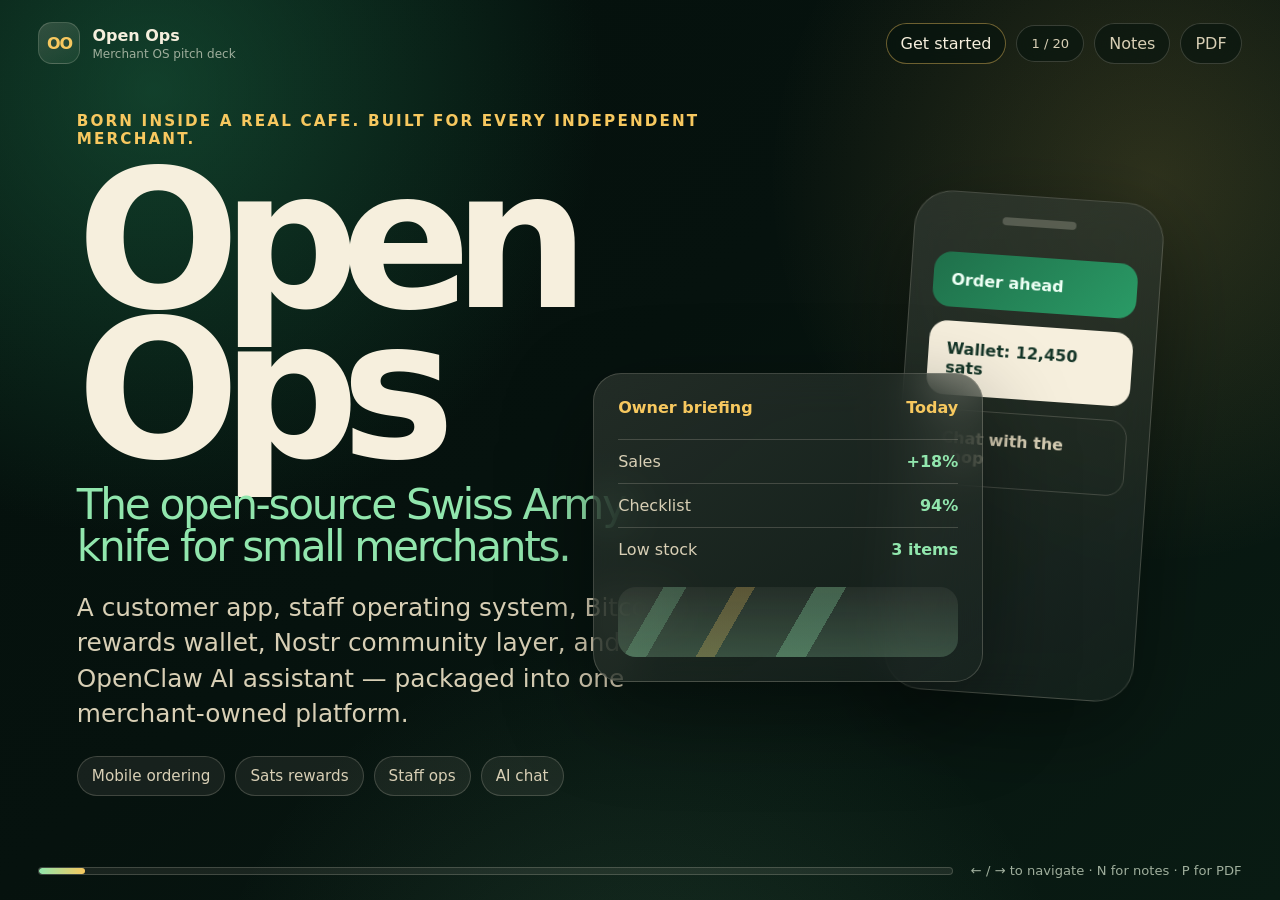
==== commit af0d9092: "Add app screenshots to deck and intake page" ====
--- a/site/index.html
+++ b/site/index.html
@@ -24,7 +24,7 @@
       </a>
       <div class="topbar-actions">
         <a class="ghost-button get-started-link" href="get-started.html">Get started</a>
-        <span id="slide-count" class="slide-count">1 / 19</span>
+        <span id="slide-count" class="slide-count">1 / 20</span>
         <button id="notes-toggle" class="ghost-button" type="button" aria-pressed="false">
           Notes
         </button>
@@ -229,6 +229,45 @@
         </aside>
       </section>
 
+      <section class="slide live-screens-slide" data-title="Live Screens">
+        <p class="eyebrow">Live product proof</p>
+        <h2>Actual Trails Coffee screens show the merchant OS in motion.</h2>
+        <div class="screens-showcase">
+          <figure>
+            <img src="assets/screenshots/01-home-rewards.jpg" alt="Trails Coffee home screen with rewards balance" />
+            <figcaption>Home + rewards</figcaption>
+          </figure>
+          <figure>
+            <img src="assets/screenshots/02-menu-order.jpg" alt="Menu ordering screen with coffee items" />
+            <figcaption>Menu + ordering</figcaption>
+          </figure>
+          <figure>
+            <img src="assets/screenshots/04-checkout-card.jpg" alt="Checkout screen with card and sats payment options" />
+            <figcaption>Card or sats checkout</figcaption>
+          </figure>
+          <figure>
+            <img src="assets/screenshots/06-social-feed-zaps.jpg" alt="Community social feed with zap button" />
+            <figcaption>Nostr community</figcaption>
+          </figure>
+          <figure>
+            <img src="assets/screenshots/09-fundraiser-detail-qr.jpg" alt="Fundraiser detail with Lightning QR code" />
+            <figcaption>Fundraisers + QR</figcaption>
+          </figure>
+        </div>
+        <div class="screens-proof-pills">
+          <span>Mobile ordering</span>
+          <span>Rewards balance</span>
+          <span>Sats discount</span>
+          <span>Community posts</span>
+          <span>Events</span>
+          <span>Fundraisers</span>
+          <span>Lightning donations</span>
+        </div>
+        <aside class="speaker-notes">
+          These are real product screenshots from the Trails Coffee app: ordering, checkout, rewards, community, fundraisers, and Lightning flows.
+        </aside>
+      </section>
+
       <section class="slide btcpay-slide" data-title="BTCPay Stack">
         <p class="eyebrow">Sats rewards infrastructure</p>
         <h2>BTCPay Server gives merchants a self-hosted rewards and payment backbone.</h2>
--- a/site/styles.css
+++ b/site/styles.css
@@ -1644,3 +1644,155 @@
 .intake-form fieldset:nth-of-type(4) .form-row.three {
   grid-template-columns: 1fr;
 }
+
+/* Live screenshots */
+.live-screens-slide h2 {
+  max-width: 1120px;
+  margin-bottom: 22px;
+  font-size: clamp(2.25rem, 4.5vw, 4.8rem);
+}
+
+.screens-showcase {
+  display: grid;
+  grid-template-columns: repeat(5, minmax(0, 1fr));
+  gap: 14px;
+  align-items: end;
+}
+
+.screens-showcase figure,
+.gallery-strip figure {
+  margin: 0;
+}
+
+.screens-showcase figure {
+  position: relative;
+  padding: 10px 10px 44px;
+  border: 1px solid rgba(246, 239, 221, 0.18);
+  border-radius: 28px;
+  background: rgba(246, 239, 221, 0.1);
+  box-shadow: 0 24px 70px rgba(0, 0, 0, 0.35);
+  transform: rotate(var(--tilt, 0deg));
+}
+
+.screens-showcase figure:nth-child(1) { --tilt: -3deg; }
+.screens-showcase figure:nth-child(2) { --tilt: 2deg; margin-bottom: 22px; }
+.screens-showcase figure:nth-child(3) { --tilt: -1deg; margin-bottom: 44px; }
+.screens-showcase figure:nth-child(4) { --tilt: 2deg; margin-bottom: 18px; }
+.screens-showcase figure:nth-child(5) { --tilt: -2deg; }
+
+.screens-showcase img {
+  display: block;
+  width: 100%;
+  height: min(48vh, 440px);
+  object-fit: cover;
+  object-position: top;
+  border-radius: 20px;
+}
+
+.screens-showcase figcaption,
+.gallery-strip figcaption {
+  color: var(--cream);
+  font-weight: 850;
+  letter-spacing: -0.02em;
+}
+
+.screens-showcase figcaption {
+  position: absolute;
+  right: 12px;
+  bottom: 12px;
+  left: 12px;
+  text-align: center;
+  font-size: 0.9rem;
+}
+
+.screens-proof-pills {
+  display: flex;
+  flex-wrap: wrap;
+  gap: 8px;
+  margin-top: 22px;
+}
+
+.screens-proof-pills span {
+  padding: 8px 12px;
+  border: 1px solid rgba(145, 230, 173, 0.24);
+  border-radius: 999px;
+  background: rgba(145, 230, 173, 0.08);
+  color: var(--mint);
+  font-size: 0.88rem;
+  font-weight: 850;
+}
+
+.product-gallery {
+  margin: 0 0 28px;
+  padding: clamp(20px, 3vw, 30px);
+  border: 1px solid var(--line);
+  border-radius: var(--radius);
+  background:
+    linear-gradient(145deg, rgba(246, 239, 221, 0.12), rgba(246, 239, 221, 0.05)),
+    rgba(5, 18, 14, 0.58);
+  box-shadow: var(--shadow);
+  backdrop-filter: blur(22px);
+}
+
+.gallery-heading {
+  max-width: 860px;
+  margin-bottom: 22px;
+}
+
+.gallery-heading h2 {
+  margin-bottom: 12px;
+  font-size: clamp(1.9rem, 3.5vw, 3.8rem);
+  line-height: 0.98;
+  letter-spacing: -0.06em;
+}
+
+.gallery-heading p:not(.eyebrow) {
+  color: var(--cream-soft);
+  font-size: 1.05rem;
+  line-height: 1.45;
+}
+
+.gallery-strip {
+  display: grid;
+  grid-auto-columns: minmax(160px, 210px);
+  grid-auto-flow: column;
+  gap: 14px;
+  overflow-x: auto;
+  overscroll-behavior-inline: contain;
+  padding: 4px 4px 14px;
+  scroll-snap-type: inline mandatory;
+}
+
+.gallery-strip figure {
+  scroll-snap-align: start;
+  padding: 8px 8px 12px;
+  border: 1px solid rgba(246, 239, 221, 0.16);
+  border-radius: 24px;
+  background: rgba(246, 239, 221, 0.08);
+}
+
+.gallery-strip img {
+  display: block;
+  width: 100%;
+  aspect-ratio: 588 / 1280;
+  object-fit: cover;
+  object-position: top;
+  border-radius: 18px;
+}
+
+.gallery-strip figcaption {
+  margin-top: 10px;
+  text-align: center;
+  font-size: 0.84rem;
+}
+
+@media (max-width: 980px) {
+  .screens-showcase {
+    grid-template-columns: repeat(2, minmax(0, 1fr));
+  }
+
+  .screens-showcase img {
+    height: auto;
+    max-height: none;
+  }
+}
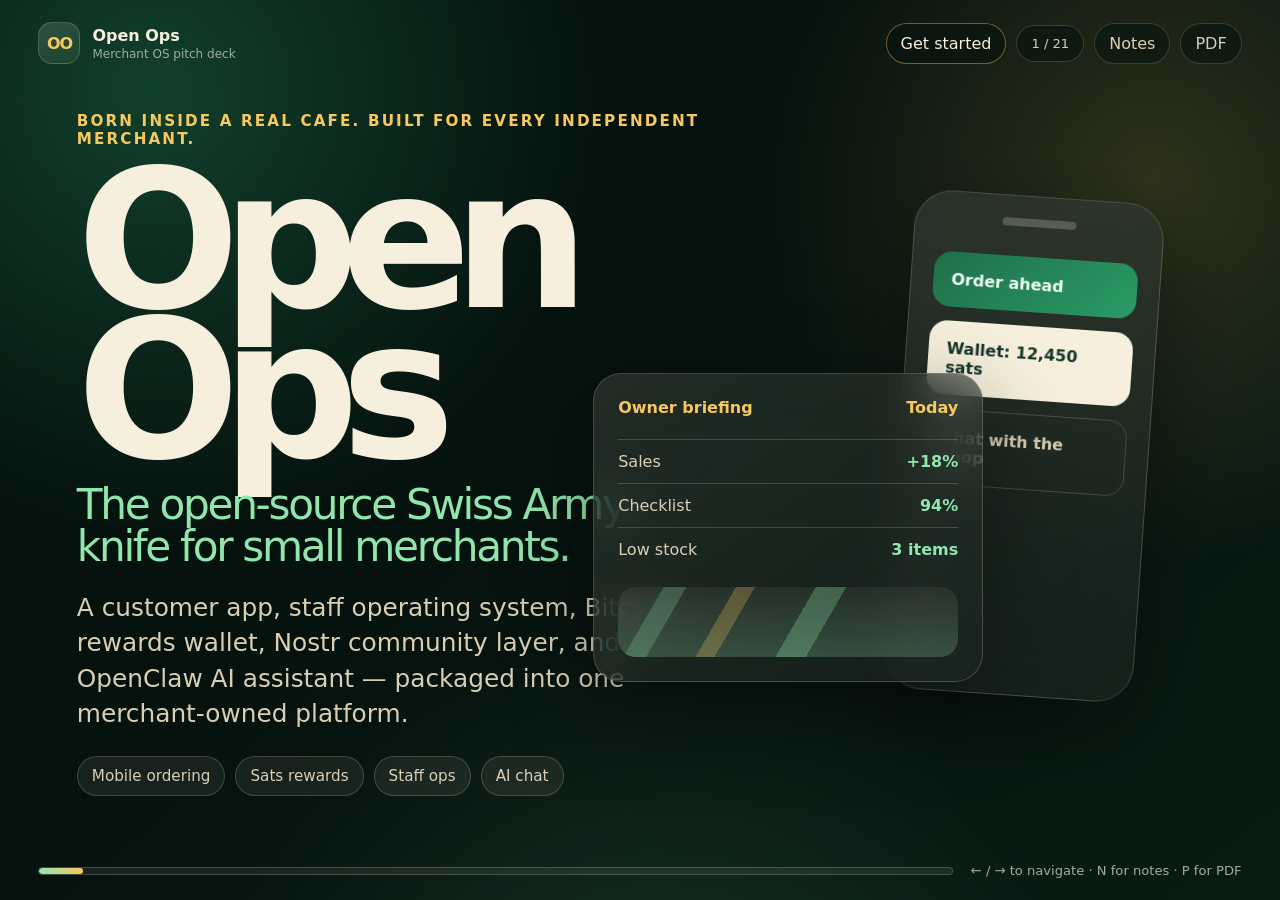
==== commit 92ab2db0: "Add wallet marketplace and chat screenshots" ====
--- a/site/index.html
+++ b/site/index.html
@@ -24,7 +24,7 @@
       </a>
       <div class="topbar-actions">
         <a class="ghost-button get-started-link" href="get-started.html">Get started</a>
-        <span id="slide-count" class="slide-count">1 / 20</span>
+        <span id="slide-count" class="slide-count">1 / 21</span>
         <button id="notes-toggle" class="ghost-button" type="button" aria-pressed="false">
           Notes
         </button>
@@ -268,6 +268,44 @@
         </aside>
       </section>
 
+      <section class="slide live-screens-slide" data-title="Wallet Chat Marketplace">
+        <p class="eyebrow">More live surfaces</p>
+        <h2>Wallet, marketplace, identity backup, and chat complete the customer relationship.</h2>
+        <div class="screens-showcase screens-showcase-secondary">
+          <figure>
+            <img src="assets/screenshots/11-marketplace-services.jpg" alt="Marketplace services listings in the Trails Coffee app" />
+            <figcaption>Local marketplace</figcaption>
+          </figure>
+          <figure>
+            <img src="assets/screenshots/12-wallet-receive.jpg" alt="Wallet screen with balance, receive QR, and recent activity" />
+            <figcaption>Wallet + receive</figcaption>
+          </figure>
+          <figure>
+            <img src="assets/screenshots/13-wallet-settings-identity.jpg" alt="Wallet settings with Spark address and Nostr identity" />
+            <figcaption>Spark + Nostr identity</figcaption>
+          </figure>
+          <figure>
+            <img src="assets/screenshots/14-wallet-backup.jpg" alt="Wallet settings with seed phrase backup and iCloud backup" />
+            <figcaption>Self-custody backup</figcaption>
+          </figure>
+          <figure>
+            <img src="assets/screenshots/15-chat-order-help.jpg" alt="Chat screen with Trails Coffee assistant helping place an order" />
+            <figcaption>AI/shop chat</figcaption>
+          </figure>
+        </div>
+        <div class="screens-proof-pills">
+          <span>Marketplace</span>
+          <span>Lightning receive</span>
+          <span>Spark address</span>
+          <span>Nostr identity</span>
+          <span>Seed backup</span>
+          <span>OpenClaw chat</span>
+        </div>
+        <aside class="speaker-notes">
+          This second screenshot slide shows why Open Ops is more than ordering: it includes marketplace discovery, wallet receive flows, portable identity, backup, and chat assistance.
+        </aside>
+      </section>
+
       <section class="slide btcpay-slide" data-title="BTCPay Stack">
         <p class="eyebrow">Sats rewards infrastructure</p>
         <h2>BTCPay Server gives merchants a self-hosted rewards and payment backbone.</h2>
--- a/site/styles.css
+++ b/site/styles.css
@@ -1796,3 +1796,7 @@
     max-height: none;
   }
 }
+
+.live-screens-slide h2 {
+  letter-spacing: -0.045em;
+}
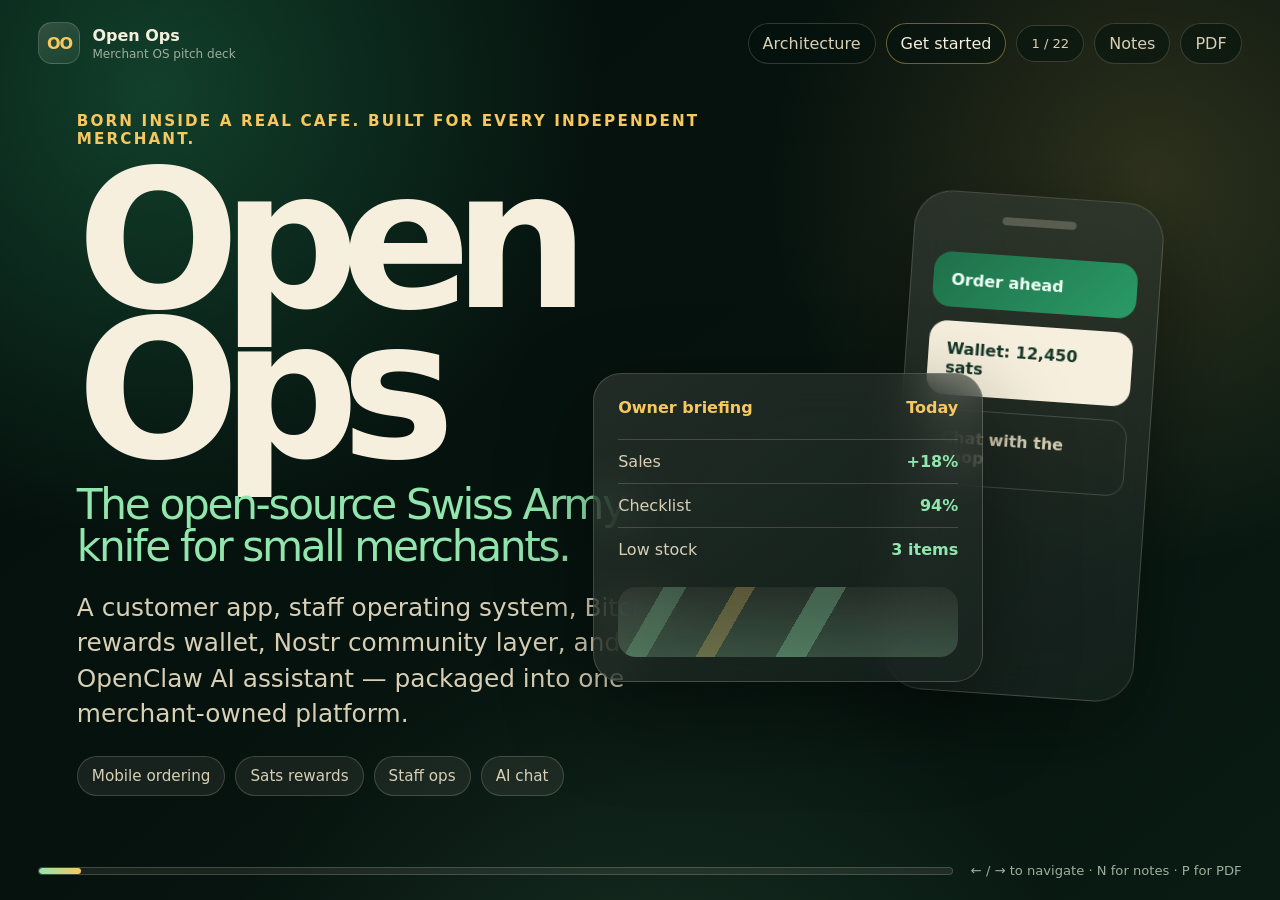
==== commit 04ee6bf1: "Add architecture map and naming brainstorm" ====
--- a/site/index.html
+++ b/site/index.html
@@ -23,8 +23,9 @@
         </span>
       </a>
       <div class="topbar-actions">
+        <a class="ghost-button" href="architecture.html">Architecture</a>
         <a class="ghost-button get-started-link" href="get-started.html">Get started</a>
-        <span id="slide-count" class="slide-count">1 / 21</span>
+        <span id="slide-count" class="slide-count">1 / 22</span>
         <button id="notes-toggle" class="ghost-button" type="button" aria-pressed="false">
           Notes
         </button>
@@ -148,7 +149,7 @@
           </div>
           <div class="layer layer-open">
             <strong>Open rails</strong>
-            <span>Bitcoin • BTCPay Server • Nostr • Square integration • GitHub/open-source workflows</span>
+            <span>Bitcoin • BTCPay Server • Nostr • Square integration • hosted open-source core</span>
           </div>
         </div>
         <aside class="speaker-notes">
@@ -438,17 +439,21 @@
       </section>
 
       <section class="slide" data-title="Architecture">
-        <p class="eyebrow">Open-source architecture</p>
-        <h2>Composable rails instead of another closed SaaS silo.</h2>
-        <div class="stack-diagram" aria-label="Open Ops technical stack">
-          <div class="stack-row"><span>Experience</span><b>iOS SwiftUI</b><b>Android Compose</b><b>PWA</b><b>Staff web app</b></div>
-          <div class="stack-row"><span>Workflow</span><b>OpenClaw chat</b><b>Owner briefings</b><b>Procedures</b><b>Reporting</b></div>
-          <div class="stack-row"><span>Commerce</span><b>Square POS</b><b>Mobile ordering</b><b>KDS routing</b><b>Forecasting</b></div>
-          <div class="stack-row"><span>Open rails</span><b>BTCPay Server</b><b>Lightning</b><b>Nostr</b><b>GitHub</b></div>
-          <div class="stack-row"><span>Principles</span><b>Open source</b><b>Merchant-owned data</b><b>Portable identity</b><b>Modular hosting</b></div>
-        </div>
-        <aside class="speaker-notes">
-          This is a defensible architecture story: modular, auditable, protocol-based, and practical for small merchants.
+        <p class="eyebrow">Hosted architecture</p>
+        <h2>One operating layer connects every merchant workflow.</h2>
+        <div class="stack-diagram customer-stack" aria-label="CounterStack merchant architecture summary">
+          <div class="stack-row"><span>Customers</span><b>iOS app</b><b>Android app</b><b>PWA</b><b>Chat / QR entry</b></div>
+          <div class="stack-row"><span>Merchant</span><b>Staff ops</b><b>Owner dashboard</b><b>Procedures</b><b>Inventory reports</b></div>
+          <div class="stack-row"><span>Intelligence</span><b>OpenClaw assistant</b><b>Briefings</b><b>Alerts</b><b>Workflow agents</b></div>
+          <div class="stack-row"><span>Commerce</span><b>Square POS/KDS</b><b>Mobile ordering</b><b>BTCPay rewards</b><b>Lightning/Spark</b></div>
+          <div class="stack-row"><span>Community</span><b>Nostr identity</b><b>Encrypted DMs</b><b>Social/events</b><b>Marketplace</b></div>
+          <div class="stack-row"><span>Platform</span><b>Tenant config</b><b>APIs/workers</b><b>Data + backups</b><b>Monitoring</b></div>
+        </div>
+        <p class="architecture-linkline">
+          Full architecture map: <a href="architecture.html">architecture.html</a>
+        </p>
+        <aside class="speaker-notes">
+          Sell this as the finished hosted system: Open Ops runs the stack; merchants get one connected layer across customer apps, staff workflows, rewards, commerce, identity, and intelligence.
         </aside>
       </section>
 
@@ -541,6 +546,29 @@
         </p>
         <aside class="speaker-notes">
           This is where the deck should feel ambitious: the system improves as it connects more workflows.
+        </aside>
+      </section>
+
+      <section class="slide naming-slide" data-title="Naming">
+        <p class="eyebrow">Brand direction</p>
+        <h2>“Open Ops” is internal. The customer brand should feel merchant-native.</h2>
+        <div class="naming-layout">
+          <article class="name-hero-card">
+            <span>Recommended working name</span>
+            <strong>CounterStack</strong>
+            <p>The operating stack behind the counter — customer app, staff ops, rewards, inventory, and AI in one hosted platform.</p>
+          </article>
+          <div class="name-options">
+            <article><b>ShopPilot</b><small>Friendly AI/control surface.</small></article>
+            <article><b>MerchantLoop</b><small>Loyalty + operations flywheel.</small></article>
+            <article><b>OpenTill</b><small>Open-source / POS / Bitcoin signal.</small></article>
+            <article><b>MainstreetOS</b><small>Clear audience, needs trademark check.</small></article>
+            <article><b>CounterFlow</b><small>Workflow-heavy, practical.</small></article>
+            <article><b>IndieStack</b><small>Independent merchant energy.</small></article>
+          </div>
+        </div>
+        <aside class="speaker-notes">
+          Recommend CounterStack as the working customer-facing brand, while keeping Open Ops as the repo/project codename until domain and trademark checks are done.
         </aside>
       </section>
 
--- a/site/styles.css
+++ b/site/styles.css
@@ -1800,3 +1800,343 @@
 .live-screens-slide h2 {
   letter-spacing: -0.045em;
 }
+
+/* Customer-facing architecture + naming */
+.architecture-linkline {
+  max-width: 880px;
+  margin-top: 22px;
+  color: var(--cream-soft);
+  font-size: 1.08rem;
+}
+
+.architecture-linkline a {
+  color: var(--mint);
+  font-weight: 900;
+}
+
+.naming-layout {
+  display: grid;
+  grid-template-columns: minmax(360px, 0.78fr) minmax(0, 1fr);
+  gap: 24px;
+  align-items: stretch;
+}
+
+.name-hero-card,
+.name-options article {
+  border: 1px solid var(--line);
+  border-radius: var(--radius);
+  background:
+    linear-gradient(145deg, rgba(246, 239, 221, 0.12), rgba(246, 239, 221, 0.05)),
+    rgba(5, 18, 14, 0.62);
+  box-shadow: var(--shadow);
+  backdrop-filter: blur(22px);
+}
+
+.name-hero-card {
+  padding: 34px;
+}
+
+.name-hero-card span {
+  display: inline-block;
+  margin-bottom: 28px;
+  color: var(--gold);
+  font-weight: 900;
+  letter-spacing: 0.1em;
+  text-transform: uppercase;
+}
+
+.name-hero-card strong {
+  display: block;
+  margin-bottom: 22px;
+  color: var(--cream);
+  font-size: clamp(3rem, 6vw, 6.2rem);
+  line-height: 0.82;
+  letter-spacing: -0.08em;
+}
+
+.name-hero-card p {
+  color: var(--cream-soft);
+  font-size: clamp(1.02rem, 1.55vw, 1.3rem);
+  line-height: 1.45;
+}
+
+.name-options {
+  display: grid;
+  grid-template-columns: repeat(2, minmax(0, 1fr));
+  gap: 14px;
+}
+
+.name-options article {
+  padding: 22px;
+}
+
+.name-options b,
+.name-options small {
+  display: block;
+}
+
+.name-options b {
+  margin-bottom: 10px;
+  color: var(--mint);
+  font-size: 1.45rem;
+  letter-spacing: -0.04em;
+}
+
+.name-options small {
+  color: var(--cream-soft);
+  font-size: 0.98rem;
+  line-height: 1.4;
+}
+
+.architecture-page {
+  overflow: auto;
+}
+
+.architecture-shell {
+  width: min(1500px, calc(100vw - 40px));
+  margin: 0 auto;
+  padding: clamp(72px, 9vh, 118px) 0 80px;
+}
+
+.architecture-hero {
+  max-width: 1180px;
+  margin-bottom: 36px;
+}
+
+.architecture-hero h1 {
+  max-width: 11.5ch;
+  margin-bottom: 22px;
+  font-size: clamp(4rem, 9.4vw, 10.5rem);
+  line-height: 0.82;
+}
+
+.architecture-map {
+  display: grid;
+  grid-template-columns: minmax(220px, 0.42fr) minmax(620px, 1fr) minmax(260px, 0.48fr);
+  gap: 18px;
+  align-items: stretch;
+}
+
+.map-column {
+  display: grid;
+  gap: 12px;
+  align-content: start;
+}
+
+.map-column h2 {
+  margin: 0 0 6px;
+  color: var(--gold);
+  font-size: 1rem;
+  letter-spacing: 0.1em;
+  text-transform: uppercase;
+}
+
+.map-card,
+.architecture-layer,
+.architecture-story article,
+.name-recommendation,
+.name-grid article {
+  border: 1px solid var(--line);
+  border-radius: 22px;
+  background: rgba(246, 239, 221, 0.07);
+  box-shadow: 0 22px 70px rgba(0, 0, 0, 0.28);
+  backdrop-filter: blur(22px);
+}
+
+.map-card {
+  padding: 18px;
+}
+
+.map-card strong,
+.map-card span {
+  display: block;
+}
+
+.map-card strong {
+  margin-bottom: 7px;
+  color: var(--cream);
+  font-size: 1.05rem;
+}
+
+.map-card span {
+  color: var(--cream-soft);
+  font-size: 0.92rem;
+  line-height: 1.38;
+}
+
+.outcome-card {
+  border-color: rgba(145, 230, 173, 0.22);
+}
+
+.architecture-layer {
+  padding: 16px;
+}
+
+.layer-title {
+  display: flex;
+  gap: 12px;
+  align-items: center;
+  margin-bottom: 12px;
+}
+
+.layer-title span {
+  display: grid;
+  width: 36px;
+  height: 36px;
+  place-items: center;
+  border-radius: 12px;
+  background: rgba(247, 200, 95, 0.16);
+  color: var(--gold);
+  font-weight: 950;
+}
+
+.layer-title h2 {
+  margin: 0;
+  color: var(--cream);
+  font-size: clamp(1rem, 1.35vw, 1.32rem);
+  letter-spacing: -0.03em;
+  text-transform: none;
+}
+
+.layer-grid {
+  display: grid;
+  grid-template-columns: repeat(3, minmax(0, 1fr));
+  gap: 8px;
+}
+
+.layer-grid b {
+  min-height: 44px;
+  display: grid;
+  place-items: center;
+  padding: 9px;
+  border-radius: 13px;
+  background: rgba(5, 18, 14, 0.45);
+  color: var(--cream-soft);
+  font-size: 0.86rem;
+  text-align: center;
+}
+
+.customer-layer { border-color: rgba(145, 230, 173, 0.32); }
+.merchant-layer { border-color: rgba(247, 200, 95, 0.28); }
+.intelligence-layer { border-color: rgba(240, 139, 79, 0.32); }
+.commerce-layer { border-color: rgba(116, 183, 255, 0.26); }
+.rewards-layer { border-color: rgba(247, 200, 95, 0.42); }
+.identity-layer { border-color: rgba(181, 145, 230, 0.32); }
+.data-layer { border-color: rgba(246, 239, 221, 0.22); }
+.infra-layer { border-color: rgba(145, 230, 173, 0.22); }
+
+.architecture-story {
+  display: grid;
+  grid-template-columns: repeat(3, minmax(0, 1fr));
+  gap: 16px;
+  margin: 28px 0;
+}
+
+.architecture-story article {
+  padding: 24px;
+}
+
+.architecture-story h2,
+.naming-lab h2 {
+  margin-bottom: 12px;
+  font-size: clamp(1.55rem, 2.4vw, 2.6rem);
+  line-height: 1;
+  letter-spacing: -0.05em;
+}
+
+.architecture-story p,
+.naming-lab p {
+  color: var(--cream-soft);
+  line-height: 1.48;
+}
+
+.naming-lab {
+  margin-top: 30px;
+  padding: clamp(24px, 3vw, 34px);
+  border: 1px solid var(--line);
+  border-radius: var(--radius);
+  background: rgba(246, 239, 221, 0.06);
+}
+
+.name-recommendation {
+  padding: 24px;
+  margin: 18px 0;
+  border-color: rgba(247, 200, 95, 0.36);
+}
+
+.name-recommendation span,
+.name-recommendation strong {
+  display: block;
+}
+
+.name-recommendation span {
+  color: var(--gold);
+  font-weight: 900;
+  letter-spacing: 0.1em;
+  text-transform: uppercase;
+}
+
+.name-recommendation strong {
+  margin: 8px 0;
+  color: var(--cream);
+  font-size: clamp(3rem, 6vw, 6.2rem);
+  line-height: 0.82;
+  letter-spacing: -0.08em;
+}
+
+.name-grid {
+  display: grid;
+  grid-template-columns: repeat(4, minmax(0, 1fr));
+  gap: 12px;
+}
+
+.name-grid article {
+  padding: 18px;
+}
+
+.name-grid strong,
+.name-grid span {
+  display: block;
+}
+
+.name-grid strong {
+  margin-bottom: 8px;
+  color: var(--mint);
+}
+
+.name-grid span {
+  color: var(--cream-soft);
+  font-size: 0.9rem;
+  line-height: 1.35;
+}
+
+.naming-note {
+  margin: 18px 0 0;
+  color: var(--gold) !important;
+  font-weight: 800;
+}
+
+@media (max-width: 1100px) {
+  .architecture-map,
+  .architecture-story,
+  .name-grid,
+  .naming-layout {
+    grid-template-columns: 1fr;
+  }
+
+  .layer-grid,
+  .name-options {
+    grid-template-columns: repeat(2, minmax(0, 1fr));
+  }
+}
+
+.architecture-hero h1 {
+  max-width: 14ch;
+  font-size: clamp(3.2rem, 7.2vw, 8.2rem);
+  line-height: 0.9;
+  letter-spacing: -0.07em;
+}
+
+.architecture-hero h1 {
+  letter-spacing: -0.045em;
+}
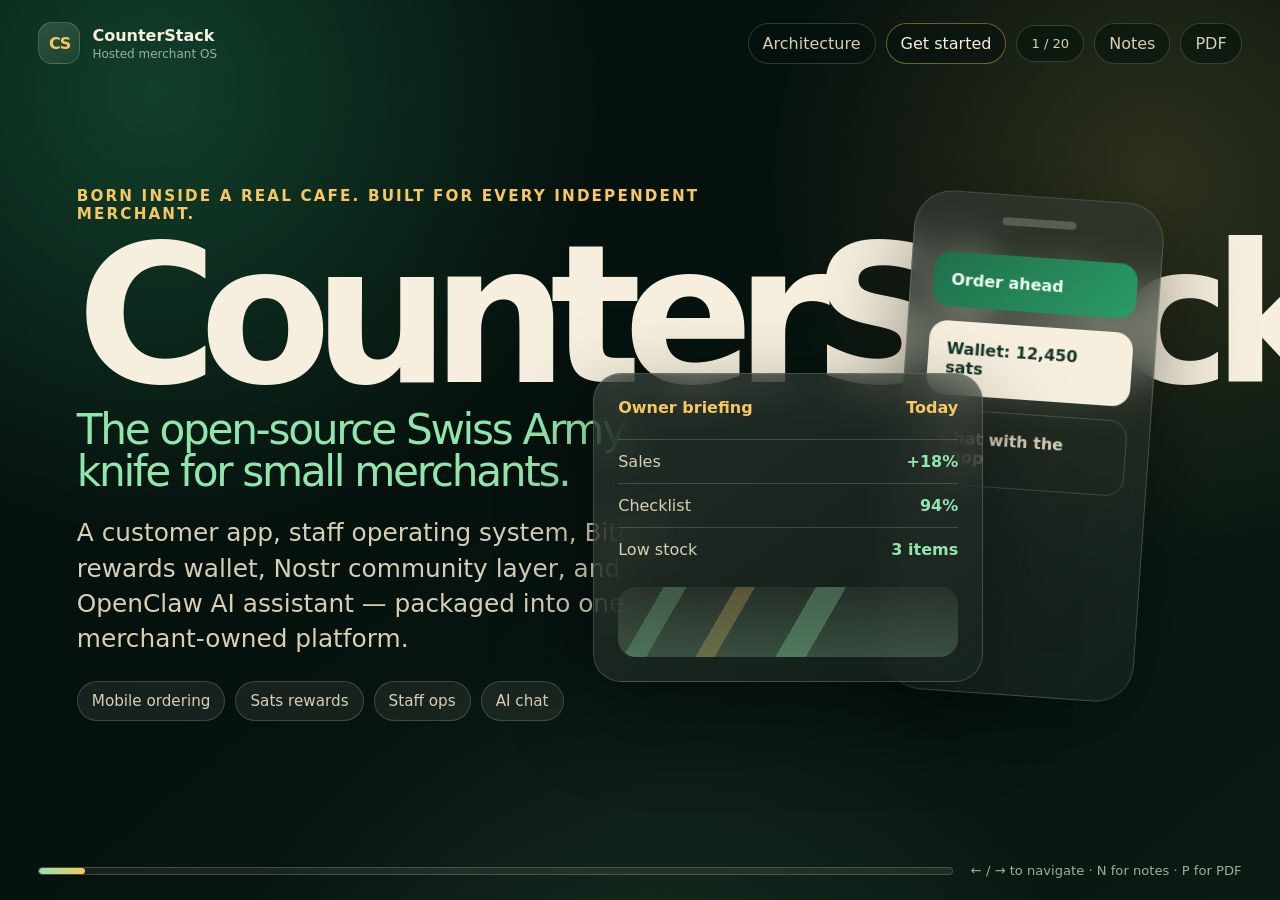
==== commit 96dc72ad: "Remove execution path from customer deck" ====
--- a/site/index.html
+++ b/site/index.html
@@ -5,9 +5,9 @@
     <meta name="viewport" content="width=device-width, initial-scale=1" />
     <meta
       name="description"
-      content="Open Ops pitch deck: an open-source merchant operating system born from the Trails Coffee ecosystem."
+      content="CounterStack pitch deck: a hosted merchant operating system born from the Trails Coffee ecosystem."
     />
-    <title>Open Ops — The Open-Source Merchant OS</title>
+    <title>CounterStack — The Hosted Merchant OS</title>
     <link rel="stylesheet" href="styles.css" />
   </head>
   <body>
@@ -15,17 +15,17 @@
     <div class="ambient ambient-two"></div>
 
     <header class="topbar" aria-label="Presentation controls">
-      <a class="brand" href="#1" aria-label="Open Ops pitch deck home">
-        <span class="brand-mark">OO</span>
+      <a class="brand" href="#1" aria-label="CounterStack pitch deck home">
+        <span class="brand-mark">CS</span>
         <span>
-          <strong>Open Ops</strong>
-          <small>Merchant OS pitch deck</small>
+          <strong>CounterStack</strong>
+          <small>Hosted merchant OS</small>
         </span>
       </a>
       <div class="topbar-actions">
         <a class="ghost-button" href="architecture.html">Architecture</a>
         <a class="ghost-button get-started-link" href="get-started.html">Get started</a>
-        <span id="slide-count" class="slide-count">1 / 22</span>
+        <span id="slide-count" class="slide-count">1 / 20</span>
         <button id="notes-toggle" class="ghost-button" type="button" aria-pressed="false">
           Notes
         </button>
@@ -38,7 +38,7 @@
         <div class="slide-grid hero-grid">
           <div>
             <p class="eyebrow">Born inside a real cafe. Built for every independent merchant.</p>
-            <h1>Open Ops</h1>
+            <h1>CounterStack</h1>
             <p class="hero-subtitle">The open-source Swiss Army knife for small merchants.</p>
             <p class="lead">
               A customer app, staff operating system, Bitcoin rewards wallet, Nostr community layer,
@@ -124,7 +124,7 @@
           </article>
         </div>
         <p class="statement">
-          Big chains have integrated infrastructure. Open Ops brings that leverage to independent merchants.
+          Big chains have integrated infrastructure. CounterStack brings that leverage to independent merchants.
         </p>
         <aside class="speaker-notes">
           Position this as a category: not another app, not another POS, but a merchant-owned operating system.
@@ -133,8 +133,8 @@
 
       <section class="slide" data-title="Solution">
         <p class="eyebrow">The product</p>
-        <h2>Open Ops turns the Trails Coffee ecosystem into a reusable merchant OS.</h2>
-        <div class="layered-system" aria-label="Open Ops product layers">
+        <h2>CounterStack turns the Trails Coffee ecosystem into a reusable merchant OS.</h2>
+        <div class="layered-system" aria-label="CounterStack product layers">
           <div class="layer layer-customer">
             <strong>Customer layer</strong>
             <span>iOS • Android • PWA • ordering • wallet • rewards • chat • community</span>
@@ -226,7 +226,7 @@
           </div>
         </div>
         <aside class="speaker-notes">
-          This is where Open Ops becomes tangible: a customer app that goes beyond ordering into loyalty, identity, community, and education.
+          This is where CounterStack becomes tangible: a customer app that goes beyond ordering into loyalty, identity, community, and education.
         </aside>
       </section>
 
@@ -303,7 +303,7 @@
           <span>OpenClaw chat</span>
         </div>
         <aside class="speaker-notes">
-          This second screenshot slide shows why Open Ops is more than ordering: it includes marketplace discovery, wallet receive flows, portable identity, backup, and chat assistance.
+          This second screenshot slide shows why CounterStack is more than ordering: it includes marketplace discovery, wallet receive flows, portable identity, backup, and chat assistance.
         </aside>
       </section>
 
@@ -453,7 +453,7 @@
           Full architecture map: <a href="architecture.html">architecture.html</a>
         </p>
         <aside class="speaker-notes">
-          Sell this as the finished hosted system: Open Ops runs the stack; merchants get one connected layer across customer apps, staff workflows, rewards, commerce, identity, and intelligence.
+          Sell this as the finished hosted system: CounterStack runs the stack; merchants get one connected layer across customer apps, staff workflows, rewards, commerce, identity, and intelligence.
         </aside>
       </section>
 
@@ -518,17 +518,18 @@
         </aside>
       </section>
 
-      <section class="slide" data-title="Roadmap">
-        <p class="eyebrow">Execution path</p>
-        <h2>From Trails Coffee proof-of-concept to reusable merchant platform.</h2>
-        <div class="timeline">
-          <article><span>01</span><h3>Consolidate</h3><p>Polish Trails demo, screenshots, admin flows, and architecture docs.</p></article>
-          <article><span>02</span><h3>Template</h3><p>Merchant config layer, branded PWA generator, checklist templates, POS adapters.</p></article>
-          <article><span>03</span><h3>Pilot</h3><p>Launch 3–5 local merchants with setup + monthly managed service.</p></article>
-          <article><span>04</span><h3>Platform</h3><p>Plugin ecosystem, multi-location support, marketplace, and deeper AI automations.</p></article>
-        </div>
-        <aside class="speaker-notes">
-          The next milestone is not massive scale. It is making the Trails implementation repeatable for a handful of merchants.
+      <section class="slide" data-title="Managed Service">
+        <p class="eyebrow">Managed service</p>
+        <h2>Merchants do not buy a project plan. They get a working operating system.</h2>
+        <div class="managed-grid">
+          <article><span>01</span><h3>Branded customer channel</h3><p>PWA/native app, menu, ordering, rewards, chat, events, marketplace, and education.</p></article>
+          <article><span>02</span><h3>Staff operations layer</h3><p>Checklists, procedures, inventory, discrepancy reports, prep lists, and training cards.</p></article>
+          <article><span>03</span><h3>Connected commerce</h3><p>Square/KDS, BTCPay rewards, Lightning/Spark wallet flows, and direct customer identity.</p></article>
+          <article><span>04</span><h3>Owner intelligence</h3><p>OpenClaw briefings, alerts, forecasts, financial snapshots, and operational memory.</p></article>
+        </div>
+        <p class="statement small">CounterStack handles the infrastructure so merchants can run the business, not the software stack.</p>
+        <aside class="speaker-notes">
+          Keep this customer-facing: this is what the merchant receives as a hosted service, not an execution plan or internal roadmap.
         </aside>
       </section>
 
@@ -542,120 +543,39 @@
           <article><h3>Merchant trust</h3><p>Open-source architecture makes the platform auditable, adaptable, and less extractive.</p></article>
         </div>
         <p class="statement">
-          Open Ops is what happens when POS data, customer loyalty, staff execution, and AI finally live in the same operating layer.
+          CounterStack is what happens when POS data, customer loyalty, staff execution, and AI finally live in the same operating layer.
         </p>
         <aside class="speaker-notes">
           This is where the deck should feel ambitious: the system improves as it connects more workflows.
         </aside>
       </section>
 
-      <section class="slide naming-slide" data-title="Naming">
-        <p class="eyebrow">Brand direction</p>
-        <h2>“Open Ops” is internal. The customer brand should feel merchant-native.</h2>
-        <div class="naming-layout">
-          <article class="name-hero-card">
-            <span>Recommended working name</span>
-            <strong>CounterStack</strong>
-            <p>The operating stack behind the counter — customer app, staff ops, rewards, inventory, and AI in one hosted platform.</p>
-          </article>
-          <div class="name-options">
-            <article><b>ShopPilot</b><small>Friendly AI/control surface.</small></article>
-            <article><b>MerchantLoop</b><small>Loyalty + operations flywheel.</small></article>
-            <article><b>OpenTill</b><small>Open-source / POS / Bitcoin signal.</small></article>
-            <article><b>MainstreetOS</b><small>Clear audience, needs trademark check.</small></article>
-            <article><b>CounterFlow</b><small>Workflow-heavy, practical.</small></article>
-            <article><b>IndieStack</b><small>Independent merchant energy.</small></article>
-          </div>
-        </div>
-        <aside class="speaker-notes">
-          Recommend CounterStack as the working customer-facing brand, while keeping Open Ops as the repo/project codename until domain and trademark checks are done.
-        </aside>
-      </section>
-
-      <section class="slide final-slide" data-title="Ask">
-        <p class="eyebrow">The ask</p>
-        <h2>Turn the Trails Coffee ecosystem into the open merchant OS.</h2>
+      <section class="slide final-slide" data-title="Get Started">
+        <p class="eyebrow">Get started</p>
+        <h2>Launch a merchant-owned customer channel and operating layer.</h2>
         <div class="ask-grid">
           <article>
-            <h3>Build</h3>
-            <p>Package the reusable merchant configuration layer, dashboards, and onboarding flows.</p>
-          </article>
-          <article>
-            <h3>Pilot</h3>
-            <p>Recruit 3–5 local merchants and validate setup, pricing, retention, and operational lift.</p>
-          </article>
-          <article>
-            <h3>Partner</h3>
-            <p>Bring in open-source, Bitcoin, Nostr, and local commerce collaborators.</p>
+            <h3>Connect your store</h3>
+            <p>Bring your brand, menu, Square catalog, staff workflows, and rewards policy.</p>
+          </article>
+          <article>
+            <h3>CounterStack runs it</h3>
+            <p>Hosted apps, APIs, rewards, identity, staff ops, reporting, backups, and monitoring.</p>
+          </article>
+          <article>
+            <h3>Grow direct</h3>
+            <p>Own ordering, loyalty, customer communication, staff execution, and owner intelligence.</p>
           </article>
         </div>
         <p class="closing-line">
-          Small merchants deserve tools that are as connected, intelligent, and independent as they are.
+          Give small merchants the connected operating system big chains already have.
         </p>
-        <aside class="speaker-notes">
-          Close with independence and practicality. The mission is not just software; it is leverage for local businesses.
-        </aside>
-      </section>
-
-      <section class="slide requirements-slide" data-title="Merchant Launch Packet">
-        <p class="eyebrow">Hosted merchant onboarding</p>
-        <h2>What a merchant provides — while Open Ops runs the stack.</h2>
-
-        <div class="requirements-layout">
-          <article class="requirements-card">
-            <h3>Credentials & accounts</h3>
-            <ul>
-              <li>No merchant GitHub required for hosted plans — Open Ops owns repos, CI/CD, hosting, and cloud runtime.</li>
-              <li>Merchant provides DNS delegation/custom-domain records and approval for TLS/app association files.</li>
-              <li>Square production app: access token, location ID, catalog, orders, payments, inventory, KDS.</li>
-              <li>BTCPay Server choice: Open Ops hosted store/node or merchant-owned URL, store ID, API key, webhook secret.</li>
-              <li>Breez/Spark API key and LNURL domain if enabled; Nostr keys/relays/NIP-05; OpenClaw bot identity.</li>
-              <li>Apple Developer + App Store Connect API key; Google Play account + signing/upload key if native apps ship under merchant accounts.</li>
-            </ul>
-          </article>
-
-          <article class="requirements-card">
-            <h3>Merchant assets</h3>
-            <ul>
-              <li>Legal/display/app names, tagline, support/privacy/terms URLs, app store descriptions and keywords.</li>
-              <li>Logo SVG/PNG, app icon source, PWA icons, Android adaptive icon, brand colors and fonts.</li>
-              <li>Storefront, product, team, station-standard, procedure, screenshot, and feature-graphic imagery.</li>
-              <li>Square menu/catalog: categories, items, modifiers, taxes, photos, pickup rules, KDS naming.</li>
-            </ul>
-          </article>
-
-          <article class="requirements-card">
-            <h3>Operating inputs</h3>
-            <ul>
-              <li>Staff roster, roles, manager list, approved pubkeys, and escalation rules.</li>
-              <li>Opening/closing/inventory checklists, procedures, recipes, training cards.</li>
-              <li>Inventory items, units, par levels, vendors, waste/discrepancy categories, forecast thresholds.</li>
-              <li>Rewards policy: sats %, caps, expiry, refund handling, education copy, liquidity budget.</li>
-            </ul>
-          </article>
-        </div>
-
-        <div class="repo-matrix">
-          <strong>Operator stack — consolidate into one Open Ops platform repo</strong>
-          <span>customer PWA</span>
-          <span>staff ops</span>
-          <span>order API</span>
-          <span>ops API</span>
-          <span>BTCPay rewards</span>
-          <span>Nostr/OpenClaw bridge</span>
-          <span>merchant config</span>
-          <span>iOS template</span>
-          <span>Android template</span>
-        </div>
-
-        <p class="footnote requirements-footnote">
-          Ready to scope a merchant? <a href="get-started.html">Start the intake form</a>. Full worksheet: <code>docs/merchant-onboarding-requirements.md</code>. For hosted merchants, GitHub is an Open Ops operator dependency — not a customer prerequisite.
-        </p>
-
-        <aside class="speaker-notes">
-          End with concrete execution. This page turns the pitch into a launch checklist: credentials, assets, operating inputs, and repos required for a merchant deployment.
-        </aside>
-      </section>
+        <p class="architecture-linkline"><a href="get-started.html">Start the hosted merchant intake →</a></p>
+        <aside class="speaker-notes">
+          Close with the customer outcome: direct relationships, operational clarity, and a hosted system that works without making the merchant run infrastructure.
+        </aside>
+      </section>
+
     </main>
 
     <footer class="bottombar">
--- a/site/styles.css
+++ b/site/styles.css
@@ -2140,3 +2140,48 @@
 .architecture-hero h1 {
   letter-spacing: -0.045em;
 }
+
+.managed-grid {
+  display: grid;
+  grid-template-columns: repeat(4, minmax(0, 1fr));
+  gap: 14px;
+}
+
+.managed-grid article {
+  min-height: 260px;
+  padding: 24px;
+  border: 1px solid var(--line);
+  border-radius: var(--radius);
+  background:
+    linear-gradient(145deg, rgba(246, 239, 221, 0.12), rgba(246, 239, 221, 0.05)),
+    rgba(5, 18, 14, 0.62);
+  box-shadow: var(--shadow);
+  backdrop-filter: blur(22px);
+}
+
+.managed-grid span {
+  display: block;
+  margin-bottom: 44px;
+  color: rgba(247, 200, 95, 0.56);
+  font-size: 3.6rem;
+  font-weight: 950;
+  line-height: 0.82;
+  letter-spacing: -0.08em;
+}
+
+.managed-grid h3 {
+  margin-bottom: 12px;
+  color: var(--cream);
+  font-size: 1.28rem;
+}
+
+.managed-grid p {
+  color: var(--cream-soft);
+  line-height: 1.42;
+}
+
+@media (max-width: 980px) {
+  .managed-grid {
+    grid-template-columns: 1fr;
+  }
+}
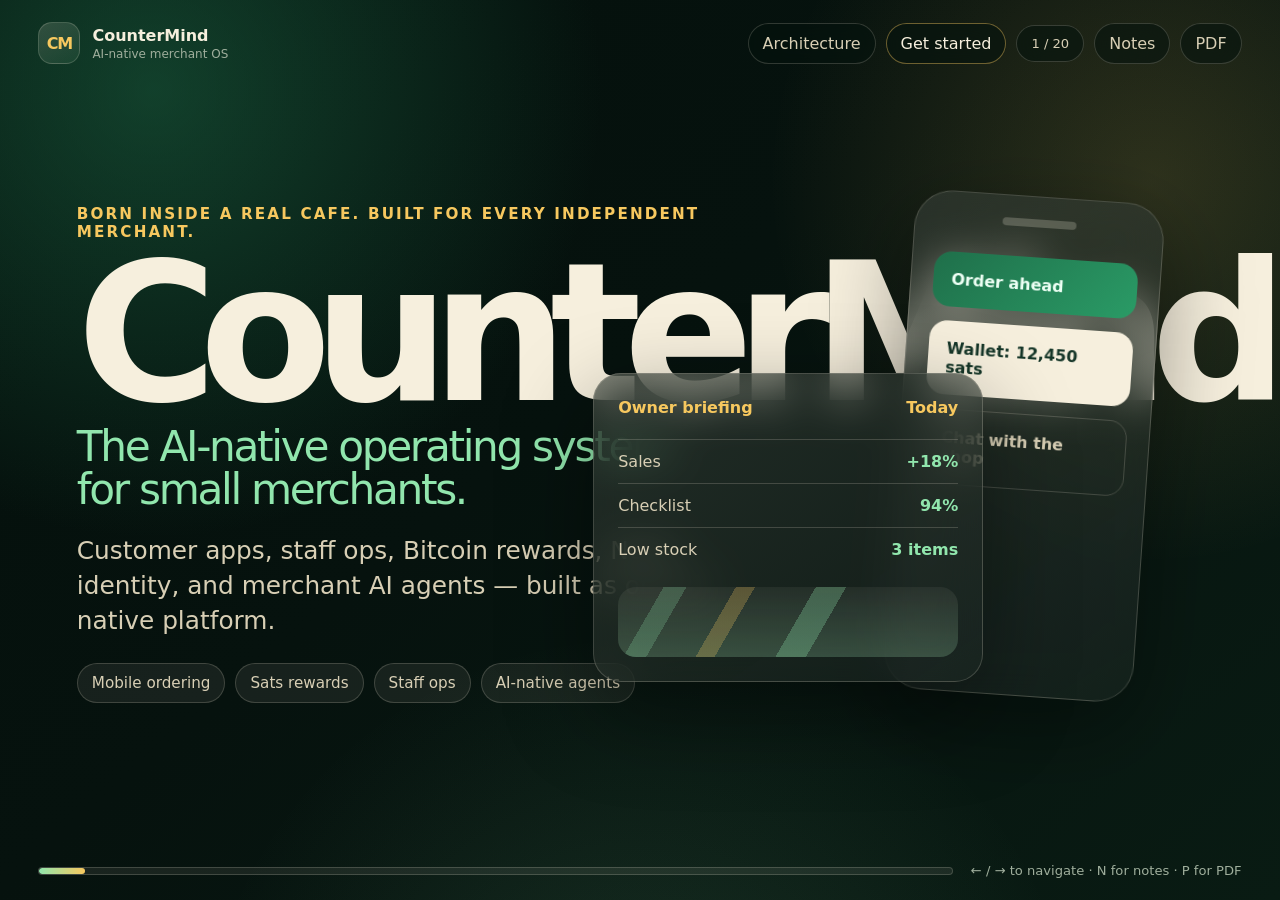
==== commit fdadf2ef: "Reframe as AI-native CounterMind platform" ====
--- a/site/index.html
+++ b/site/index.html
@@ -5,9 +5,9 @@
     <meta name="viewport" content="width=device-width, initial-scale=1" />
     <meta
       name="description"
-      content="CounterStack pitch deck: a hosted merchant operating system born from the Trails Coffee ecosystem."
+      content="CounterMind pitch deck: an AI-native merchant operating system born from the Trails Coffee ecosystem."
     />
-    <title>CounterStack — The Hosted Merchant OS</title>
+    <title>CounterMind — AI-Native Merchant OS</title>
     <link rel="stylesheet" href="styles.css" />
   </head>
   <body>
@@ -15,11 +15,11 @@
     <div class="ambient ambient-two"></div>
 
     <header class="topbar" aria-label="Presentation controls">
-      <a class="brand" href="#1" aria-label="CounterStack pitch deck home">
-        <span class="brand-mark">CS</span>
+      <a class="brand" href="#1" aria-label="CounterMind pitch deck home">
+        <span class="brand-mark">CM</span>
         <span>
-          <strong>CounterStack</strong>
-          <small>Hosted merchant OS</small>
+          <strong>CounterMind</strong>
+          <small>AI-native merchant OS</small>
         </span>
       </a>
       <div class="topbar-actions">
@@ -38,17 +38,16 @@
         <div class="slide-grid hero-grid">
           <div>
             <p class="eyebrow">Born inside a real cafe. Built for every independent merchant.</p>
-            <h1>CounterStack</h1>
-            <p class="hero-subtitle">The open-source Swiss Army knife for small merchants.</p>
+            <h1>CounterMind</h1>
+            <p class="hero-subtitle">The AI-native operating system for small merchants.</p>
             <p class="lead">
-              A customer app, staff operating system, Bitcoin rewards wallet, Nostr community layer,
-              and OpenClaw AI assistant — packaged into one merchant-owned platform.
+              Customer apps, staff ops, Bitcoin rewards, Nostr identity, and merchant AI agents — built as one AI-native platform.
             </p>
             <div class="hero-actions" aria-label="Pitch deck themes">
               <span>Mobile ordering</span>
               <span>Sats rewards</span>
               <span>Staff ops</span>
-              <span>AI chat</span>
+              <span>AI-native agents</span>
             </div>
           </div>
           <div class="device-cluster" aria-label="Product mockup">
@@ -105,7 +104,7 @@
 
       <section class="slide" data-title="Opportunity">
         <p class="eyebrow">The opening</p>
-        <h2>The next merchant platform will be integrated, open, and AI-native.</h2>
+        <h2>The next merchant platform will be AI-native from the first workflow.</h2>
         <div class="three-column">
           <article class="card">
             <span class="icon">🧭</span>
@@ -124,7 +123,7 @@
           </article>
         </div>
         <p class="statement">
-          Big chains have integrated infrastructure. CounterStack brings that leverage to independent merchants.
+          Big chains have integrated infrastructure. CounterMind brings that leverage to independent merchants.
         </p>
         <aside class="speaker-notes">
           Position this as a category: not another app, not another POS, but a merchant-owned operating system.
@@ -133,8 +132,8 @@
 
       <section class="slide" data-title="Solution">
         <p class="eyebrow">The product</p>
-        <h2>CounterStack turns the Trails Coffee ecosystem into a reusable merchant OS.</h2>
-        <div class="layered-system" aria-label="CounterStack product layers">
+        <h2>CounterMind turns the Trails Coffee ecosystem into an AI-native merchant OS.</h2>
+        <div class="layered-system" aria-label="CounterMind product layers">
           <div class="layer layer-customer">
             <strong>Customer layer</strong>
             <span>iOS • Android • PWA • ordering • wallet • rewards • chat • community</span>
@@ -144,8 +143,8 @@
             <span>staff checklists • procedures • inventory • discrepancies • prep • waste • reports</span>
           </div>
           <div class="layer layer-intel">
-            <strong>Intelligence layer</strong>
-            <span>OpenClaw chat • owner briefings • alerts • workflow automation • business memory</span>
+            <strong>AI-native operating layer</strong>
+            <span>Merchant agents • owner briefings • staff guidance • customer support • business memory</span>
           </div>
           <div class="layer layer-open">
             <strong>Open rails</strong>
@@ -182,7 +181,7 @@
             <p>Catalog, orders, forecasting, and KDS-compatible operational flows.</p>
           </article>
           <article>
-            <h3>OpenClaw assistant</h3>
+            <h3>AI-native assistant</h3>
             <p>AI chat layer that can become the control surface for customers, staff, and owners.</p>
           </article>
         </div>
@@ -226,7 +225,7 @@
           </div>
         </div>
         <aside class="speaker-notes">
-          This is where CounterStack becomes tangible: a customer app that goes beyond ordering into loyalty, identity, community, and education.
+          This is where CounterMind becomes tangible: a customer app that goes beyond ordering into loyalty, identity, community, and education.
         </aside>
       </section>
 
@@ -300,10 +299,10 @@
           <span>Spark address</span>
           <span>Nostr identity</span>
           <span>Seed backup</span>
-          <span>OpenClaw chat</span>
-        </div>
-        <aside class="speaker-notes">
-          This second screenshot slide shows why CounterStack is more than ordering: it includes marketplace discovery, wallet receive flows, portable identity, backup, and chat assistance.
+          <span>AI-native agent chat</span>
+        </div>
+        <aside class="speaker-notes">
+          This second screenshot slide shows why CounterMind is more than ordering: it includes marketplace discovery, wallet receive flows, portable identity, backup, and chat assistance.
         </aside>
       </section>
 
@@ -365,11 +364,11 @@
         </aside>
       </section>
 
-      <section class="slide" data-title="OpenClaw AI">
-        <p class="eyebrow">AI control surface</p>
-        <h2>OpenClaw chat becomes the command center for owners, staff, and customers.</h2>
+      <section class="slide" data-title="AI Native Core">
+        <p class="eyebrow">AI-native core</p>
+        <h2>AI agents are not an add-on. They are the operating layer.</h2>
         <div class="chat-layout">
-          <div class="chat-window" aria-label="OpenClaw chat examples">
+          <div class="chat-window" aria-label="AI-native merchant agent examples">
             <div class="bubble user">How were sales today?</div>
             <div class="bubble ai">Sales are up 18%. Muffins sold out early. Prep 20% more for tomorrow.</div>
             <div class="bubble user">Any staff issues?</div>
@@ -378,13 +377,13 @@
             <div class="bubble ai">Low: oat milk, cups, chocolate powder. Suggested order is ready.</div>
           </div>
           <div class="ai-capabilities">
-            <article><strong>Customers</strong><span>Menu help, rewards education, order support, events.</span></article>
-            <article><strong>Staff</strong><span>Procedure answers, checklist guidance, issue escalation.</span></article>
-            <article><strong>Owners</strong><span>Daily briefings, alerts, reports, drafting, and decisions.</span></article>
-          </div>
-        </div>
-        <aside class="speaker-notes">
-          The important distinction: OpenClaw is not a generic chatbot. It has business context from the merchant's real workflows.
+            <article><strong>Customers</strong><span>Ordering help, rewards education, events, marketplace, and support.</span></article>
+            <article><strong>Staff</strong><span>Procedure guidance, checklist coaching, issue escalation, and training recall.</span></article>
+            <article><strong>Owners</strong><span>Daily briefings, alerts, reports, forecasts, decisions, and follow-up actions.</span></article>
+          </div>
+        </div>
+        <aside class="speaker-notes">
+          The important distinction: the AI is native to the operating system. It has business context from orders, staff reports, inventory, rewards, and customer communication.
         </aside>
       </section>
 
@@ -441,10 +440,10 @@
       <section class="slide" data-title="Architecture">
         <p class="eyebrow">Hosted architecture</p>
         <h2>One operating layer connects every merchant workflow.</h2>
-        <div class="stack-diagram customer-stack" aria-label="CounterStack merchant architecture summary">
+        <div class="stack-diagram customer-stack" aria-label="CounterMind merchant architecture summary">
           <div class="stack-row"><span>Customers</span><b>iOS app</b><b>Android app</b><b>PWA</b><b>Chat / QR entry</b></div>
           <div class="stack-row"><span>Merchant</span><b>Staff ops</b><b>Owner dashboard</b><b>Procedures</b><b>Inventory reports</b></div>
-          <div class="stack-row"><span>Intelligence</span><b>OpenClaw assistant</b><b>Briefings</b><b>Alerts</b><b>Workflow agents</b></div>
+          <div class="stack-row"><span>AI native</span><b>Merchant agents</b><b>Briefings</b><b>Alerts</b><b>Workflow memory</b></div>
           <div class="stack-row"><span>Commerce</span><b>Square POS/KDS</b><b>Mobile ordering</b><b>BTCPay rewards</b><b>Lightning/Spark</b></div>
           <div class="stack-row"><span>Community</span><b>Nostr identity</b><b>Encrypted DMs</b><b>Social/events</b><b>Marketplace</b></div>
           <div class="stack-row"><span>Platform</span><b>Tenant config</b><b>APIs/workers</b><b>Data + backups</b><b>Monitoring</b></div>
@@ -453,7 +452,7 @@
           Full architecture map: <a href="architecture.html">architecture.html</a>
         </p>
         <aside class="speaker-notes">
-          Sell this as the finished hosted system: CounterStack runs the stack; merchants get one connected layer across customer apps, staff workflows, rewards, commerce, identity, and intelligence.
+          Sell this as the finished hosted system: CounterMind runs the stack; merchants get one connected layer across customer apps, staff workflows, rewards, commerce, identity, and intelligence.
         </aside>
       </section>
 
@@ -474,7 +473,7 @@
           <article class="price-card">
             <span class="tier">Platform</span>
             <h3>Merchant OS</h3>
-            <p>Native apps, BTCPay sats rewards, Nostr identity, OpenClaw assistant, POS integrations, custom automations.</p>
+            <p>Native apps, BTCPay sats rewards, Nostr identity, AI-native agents, POS integrations, and custom automations.</p>
           </article>
         </div>
         <aside class="speaker-notes">
@@ -525,9 +524,9 @@
           <article><span>01</span><h3>Branded customer channel</h3><p>PWA/native app, menu, ordering, rewards, chat, events, marketplace, and education.</p></article>
           <article><span>02</span><h3>Staff operations layer</h3><p>Checklists, procedures, inventory, discrepancy reports, prep lists, and training cards.</p></article>
           <article><span>03</span><h3>Connected commerce</h3><p>Square/KDS, BTCPay rewards, Lightning/Spark wallet flows, and direct customer identity.</p></article>
-          <article><span>04</span><h3>Owner intelligence</h3><p>OpenClaw briefings, alerts, forecasts, financial snapshots, and operational memory.</p></article>
-        </div>
-        <p class="statement small">CounterStack handles the infrastructure so merchants can run the business, not the software stack.</p>
+          <article><span>04</span><h3>Owner intelligence</h3><p>AI briefings, alerts, forecasts, financial snapshots, and operational memory.</p></article>
+        </div>
+        <p class="statement small">CounterMind handles the infrastructure so merchants can run the business, not the software stack.</p>
         <aside class="speaker-notes">
           Keep this customer-facing: this is what the merchant receives as a hosted service, not an execution plan or internal roadmap.
         </aside>
@@ -539,11 +538,11 @@
         <div class="moat-grid">
           <article><h3>Real-world loop</h3><p>Built inside a working cafe, with immediate feedback from operations.</p></article>
           <article><h3>Open protocol edge</h3><p>Bitcoin and Nostr create portable value, identity, and communication.</p></article>
-          <article><h3>AI with context</h3><p>The assistant understands orders, staff reports, procedures, inventory, and financial snapshots.</p></article>
+          <article><h3>AI-native context</h3><p>The platform understands orders, staff reports, procedures, inventory, rewards, and financial snapshots.</p></article>
           <article><h3>Merchant trust</h3><p>Open-source architecture makes the platform auditable, adaptable, and less extractive.</p></article>
         </div>
         <p class="statement">
-          CounterStack is what happens when POS data, customer loyalty, staff execution, and AI finally live in the same operating layer.
+          CounterMind is what happens when AI is native to POS data, customer loyalty, staff execution, rewards, and owner decisions.
         </p>
         <aside class="speaker-notes">
           This is where the deck should feel ambitious: the system improves as it connects more workflows.
@@ -559,7 +558,7 @@
             <p>Bring your brand, menu, Square catalog, staff workflows, and rewards policy.</p>
           </article>
           <article>
-            <h3>CounterStack runs it</h3>
+            <h3>CounterMind runs it</h3>
             <p>Hosted apps, APIs, rewards, identity, staff ops, reporting, backups, and monitoring.</p>
           </article>
           <article>
--- a/site/styles.css
+++ b/site/styles.css
@@ -2185,3 +2185,8 @@
     grid-template-columns: 1fr;
   }
 }
+
+.ai-capabilities span {
+  color: #e7dcc4;
+  font-size: 1rem;
+}
